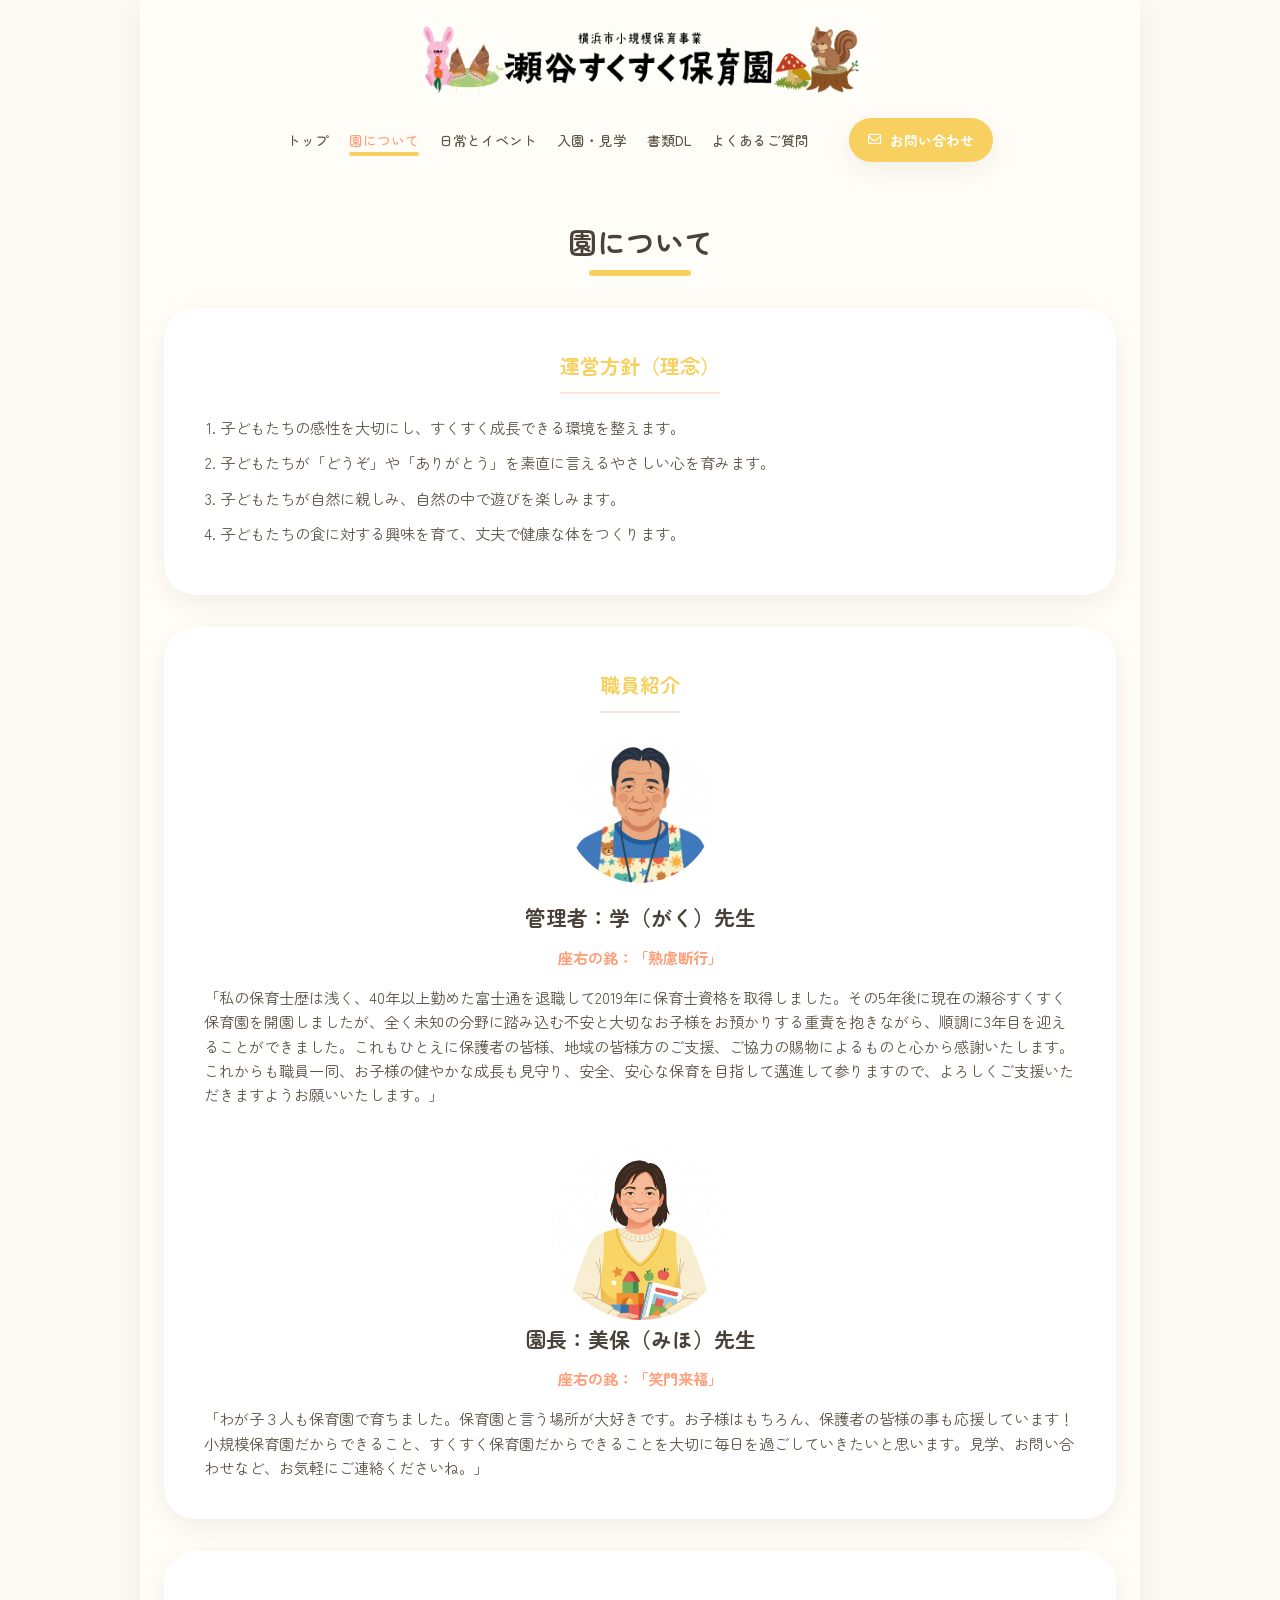
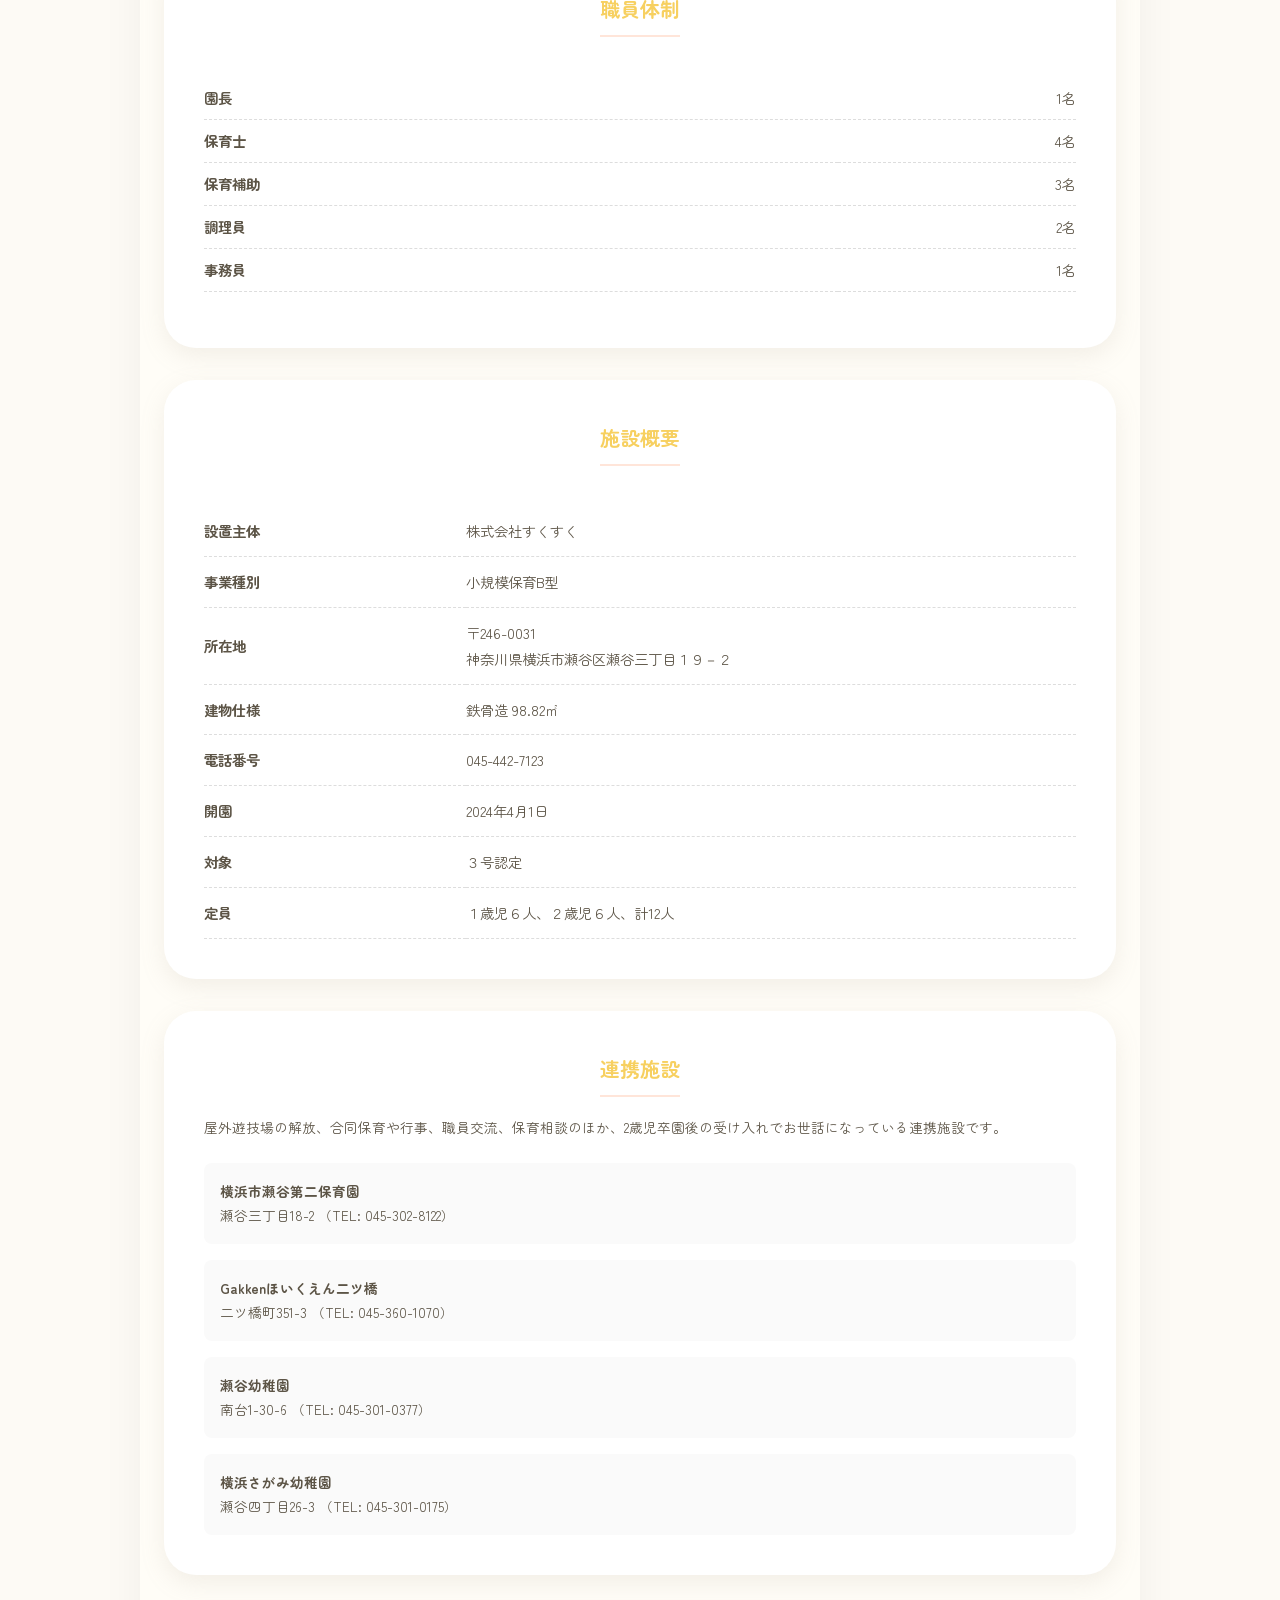
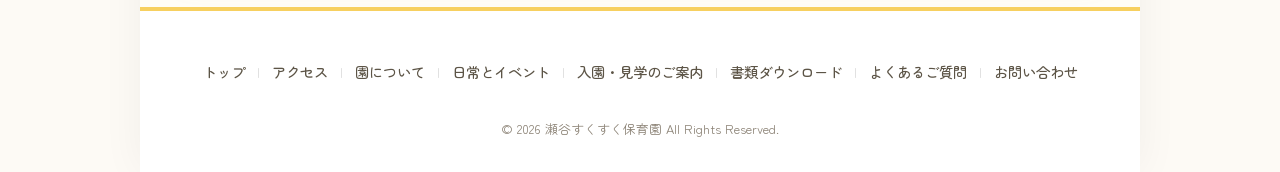
==== about.html @ 6ffc870d "園長メッセージの更新と座右の銘、自己紹介文の修正" ====
<!DOCTYPE html>
<html lang="ja">

<head>
  <meta charset="UTF-8">
  <meta name="viewport" content="width=device-width, initial-scale=1.0, maximum-scale=1.0, user-scalable=no">
  <title>園について | 瀬谷すくすく保育園</title>
  <link rel="stylesheet" href="css/styles.css">
  <link rel="stylesheet" href="https://cdnjs.cloudflare.com/ajax/libs/font-awesome/6.4.0/css/all.min.css">
</head>

<body>

  <!-- Main Container -->
  <div class="container">

    <header>
      <a href="index.html" class="logo">
        <img src="images/main_logo_v3.png" alt="瀬谷すくすく保育園" class="logo-img">
      </a>
      <nav class="desktop-nav">
        <ul>
          <li><a href="index.html">トップ</a></li>
          <li><a href="about.html">園について</a></li>
          <li><a href="daily.html">日常とイベント</a></li>
          <li><a href="admission.html">入園・見学</a></li>
          <li><a href="download.html">書類DL</a></li>
          <li><a href="faq.html">よくあるご質問</a></li>
        </ul>
        <div class="nav-contact-desktop">
          <a href="contact.html" class="btn btn-primary"><i class="fa-regular fa-envelope"></i> お問い合わせ</a>
        </div>
      </nav>
      <div class="hamburger">
        <span></span>
        <span></span>
        <span></span>
      </div>
      <!-- Hamburger Menu Overlay -->
      <nav class="mobile-nav">
        <img src="images/rabbit_menu.png" alt="うさぎ" class="menu-rabbit">
        <ul>
          <li><a href="index.html">トップ</a></li>
          <li><a href="index.html#access">アクセス</a></li>
          <li><a href="about.html">園について</a></li>
          <li><a href="daily.html">日常とイベント</a></li>
          <li><a href="admission.html">入園・見学のご案内</a></li>
          <li><a href="download.html">書類ダウンロード</a></li>
          <li><a href="faq.html">よくあるご質問</a></li>
        </ul>
        <div class="nav-contact">
          <a href="contact.html" class="btn btn-primary"><i class="fa-regular fa-envelope"></i> お問い合わせ</a>
        </div>
      </nav>
    </header>

    <main class="page-content pt-top">

      <h2 class="section-title">園について</h2>


      <!-- Philosophy Section (White BG) -->
      <section id="philosophy" class="card fade-in">
        <h3 class="card-title">運営方針（理念）</h3>
        <ul
          style="font-size: 0.95rem; line-height: 1.8; color: var(--text-main); margin-left: 0; padding-left: 1rem; list-style-type: decimal;">
          <li style="margin-bottom: 0.5rem;">子どもたちの感性を大切にし、すくすく成長できる環境を整えます。</li>
          <li style="margin-bottom: 0.5rem;">子どもたちが「どうぞ」や「ありがとう」を素直に言えるやさしい心を育みます。</li>
          <li style="margin-bottom: 0.5rem;">子どもたちが自然に親しみ、自然の中で遊びを楽しみます。</li>
          <li style="margin-bottom: 0.5rem;">子どもたちの食に対する興味を育て、丈夫で健康な体をつくります。</li>
        </ul>
      </section>

      <!-- Managers Section -->
      <section id="managers" class="card fade-in">
        <h3 class="card-title">職員紹介</h3>

        <div class="manager-profile" style="margin-bottom: 3rem;">
          <img src="images/manabu.png" alt="管理者 学先生" class="manager-avatar">
          <h3 style="font-size: 1.3rem; margin-bottom: 0.5rem;">管理者：学（がく）先生</h3>
          <p
            style="font-weight: bold; color: var(--accent-color); margin-top: 0; margin-bottom: 1rem; font-size: 0.95rem;">
            座右の銘：「熟慮断行」</p>
          <p style="margin-top: 0; font-size: 0.95rem; text-align: left;">
            「私の保育士歴は浅く、40年以上勤めた富士通を退職して2019年に保育士資格を取得しました。その5年後に現在の瀬谷すくすく保育園を開園しましたが、全く未知の分野に踏み込む不安と大切なお子様をお預かりする重責を抱きながら、順調に3年目を迎えることができました。これもひとえに保護者の皆様、地域の皆様方のご支援、ご協力の賜物によるものと心から感謝いたします。これからも職員一同、お子様の健やかな成長も見守り、安全、安心な保育を目指して邁進して参りますので、よろしくご支援いただきますようお願いいたします。」
          </p>
        </div>

        <div class="manager-profile" style="margin-top: 0; margin-bottom: 0;">
          <img src="images/miho.png" alt="園長：美保（みほ）先生" class="manager-avatar" style="transform: scale(1.2);">
          <h3 style="font-size: 1.3rem; margin-bottom: 0.5rem;">園長：美保（みほ）先生</h3>
          <p
            style="font-weight: bold; color: var(--accent-color); margin-top: 0; margin-bottom: 1rem; font-size: 0.95rem;">
            座右の銘：「笑門来福」</p>
          <p style="margin-top: 0; font-size: 0.95rem; text-align: left;">
            「わが子３人も保育園で育ちました。保育園と言う場所が大好きです。お子様はもちろん、保護者の皆様の事も応援しています！小規模保育園だからできること、すくすく保育園だからできることを大切に毎日を過ごしていきたいと思います。見学、お問い合わせなど、お気軽にご連絡くださいね。」
          </p>
        </div>
      </section>

      <!-- Staff System Section (White BG) -->
      <section id="staff" class="card fade-in">
        <h3 class="card-title" style="margin-bottom: 2.5rem;">職員体制</h3>
        <table
          style="width: 100%; font-size: 0.9rem; text-align: left; border-collapse: collapse; margin-top: 0; margin-bottom: 1rem;">
          <tr style="border-bottom: 1px dashed #ddd;">
            <th style="padding: 0.5rem 0;">園長</th>
            <td style="padding: 0.5rem 0; text-align: right;">1名</td>
          </tr>
          <tr style="border-bottom: 1px dashed #ddd;">
            <th style="padding: 0.5rem 0;">保育士</th>
            <td style="padding: 0.5rem 0; text-align: right;">4名</td>
          </tr>
          <tr style="border-bottom: 1px dashed #ddd;">
            <th style="padding: 0.5rem 0;">保育補助</th>
            <td style="padding: 0.5rem 0; text-align: right;">3名</td>
          </tr>
          <tr style="border-bottom: 1px dashed #ddd;">
            <th style="padding: 0.5rem 0;">調理員</th>
            <td style="padding: 0.5rem 0; text-align: right;">2名</td>
          </tr>
          <tr style="border-bottom: 1px dashed #ddd;">
            <th style="padding: 0.5rem 0;">事務員</th>
            <td style="padding: 0.5rem 0; text-align: right;">1名</td>
          </tr>
        </table>
      </section>

      <!-- Facility Information Section (White BG) -->
      <section id="facility-info" class="card fade-in">
        <h3 class="card-title" style="margin-bottom: 2.5rem;">施設概要</h3>
        <table style="width: 100%; font-size: 0.9rem; text-align: left; border-collapse: collapse; margin-top: 0;">
          <tr style="border-bottom: 1px dashed #ddd;">
            <th style="padding: 0.75rem 0; width: 30%; white-space: nowrap;">設置主体</th>
            <td style="padding: 0.75rem 0;">株式会社すくすく</td>
          </tr>
          <tr style="border-bottom: 1px dashed #ddd;">
            <th style="padding: 0.75rem 0; white-space: nowrap;">事業種別</th>
            <td style="padding: 0.75rem 0;">小規模保育B型</td>
          </tr>
          <tr style="border-bottom: 1px dashed #ddd;">
            <th style="padding: 0.75rem 0; white-space: nowrap;">所在地</th>
            <td style="padding: 0.75rem 0;">〒246-0031<br>神奈川県横浜市瀬谷区瀬谷三丁目１９－２</td>
          </tr>
          <tr style="border-bottom: 1px dashed #ddd;">
            <th style="padding: 0.75rem 0; white-space: nowrap;">建物仕様</th>
            <td style="padding: 0.75rem 0;">鉄骨造 98.82㎡</td>
          </tr>
          <tr style="border-bottom: 1px dashed #ddd;">
            <th style="padding: 0.75rem 0; white-space: nowrap;">電話番号</th>
            <td style="padding: 0.75rem 0;"><a href="tel:045-442-7123">045-442-7123</a></td>
          </tr>
          <tr style="border-bottom: 1px dashed #ddd;">
            <th style="padding: 0.75rem 0; white-space: nowrap;">開園</th>
            <td style="padding: 0.75rem 0;">2024年4月1日</td>
          </tr>
          <tr style="border-bottom: 1px dashed #ddd;">
            <th style="padding: 0.75rem 0; white-space: nowrap;">対象</th>
            <td style="padding: 0.75rem 0;">３号認定</td>
          </tr>
          <tr style="border-bottom: 1px dashed #ddd;">
            <th style="padding: 0.75rem 0; white-space: nowrap;">定員</th>
            <td style="padding: 0.75rem 0;">１歳児６人、２歳児６人、計12人</td>
          </tr>
        </table>
      </section>

      <!-- Associated Facilities Section -->
      <section id="associated-facilities" class="card fade-in">
        <h3 class="card-title">連携施設</h3>
        <p style="font-size: 0.85rem; margin-bottom: 1.5rem; text-align: left;">
          屋外遊技場の解放、合同保育や行事、職員交流、保育相談のほか、2歳児卒園後の受け入れでお世話になっている連携施設です。
        </p>

        <div
          style="font-size: 0.85rem; text-align: left; margin-bottom: 1rem; background: #fafafa; padding: 1rem; border-radius: 8px;">
          <strong>横浜市瀬谷第二保育園</strong><br>
          瀬谷三丁目18-2 （TEL: <a href="tel:045-302-8122">045-302-8122</a>）
        </div>

        <div
          style="font-size: 0.85rem; text-align: left; margin-bottom: 1rem; background: #fafafa; padding: 1rem; border-radius: 8px;">
          <strong>Gakkenほいくえん二ツ橋</strong><br>
          二ツ橋町351-3 （TEL: <a href="tel:045-360-1070">045-360-1070</a>）
        </div>

        <div
          style="font-size: 0.85rem; text-align: left; margin-bottom: 1rem; background: #fafafa; padding: 1rem; border-radius: 8px;">
          <strong>瀬谷幼稚園</strong><br>
          南台1-30-6 （TEL: <a href="tel:045-301-0377">045-301-0377</a>）
        </div>

        <div style="font-size: 0.85rem; text-align: left; background: #fafafa; padding: 1rem; border-radius: 8px;">
          <strong>横浜さがみ幼稚園</strong><br>
          瀬谷四丁目26-3 （TEL: <a href="tel:045-301-0175">045-301-0175</a>）
        </div>
      </section>

    </main>

    <!-- Footer -->
    <footer>
      <nav class="footer-nav">
        <a href="index.html">トップ</a>
        <a href="index.html#access">アクセス</a>
        <a href="about.html">園について</a>
        <a href="daily.html">日常とイベント</a>
        <a href="admission.html">入園・見学のご案内</a>
        <a href="download.html">書類ダウンロード</a>
        <a href="faq.html">よくあるご質問</a>
        <a href="contact.html">お問い合わせ</a>
      </nav>
      <p class="copyright">
        &copy; 2026 瀬谷すくすく保育園 All Rights Reserved.
      </p>
    </footer>

  </div>

  <script src="js/main.js"></script>
</body>

</html>
---- css/styles.css ----
@import url('https://fonts.googleapis.com/css2?family=Zen+Maru+Gothic:wght@400;500;700&display=swap');

:root {
  --primary-color: #F7D060;
  --secondary-color: #98D8AA;
  --accent-color: #FF9E79;
  --bg-color: #FFFDF7;
  --text-main: #5C5446;
  --text-light: #8A8174;
  --blob-peach: #FFE5D9;
  --blob-green: #D4E2D9;
  --blob-blue: #E0F4F7;
  --box-shadow: 0 8px 24px rgba(169, 155, 142, 0.15);
  --border-radius-lg: 32px;
  --border-radius-blob: 40% 60% 70% 30% / 40% 50% 60% 50%;
  --transition: all 0.3s ease;
  --card-padding-sp: 1.5rem;
  --card-padding-pc: 2.5rem;
}

* {
  box-sizing: border-box;
  margin: 0;
  padding: 0;
}

body {
  font-family: 'Zen Maru Gothic', sans-serif;
  color: var(--text-main);
  background-color: var(--bg-color);
  line-height: 1.8;
  overflow-x: hidden;
}

body.no-scroll {
  overflow: hidden;
}

/* Visibility Utilities */
.sp,
.tab,
.pc {
  display: none !important;
}

@media (max-width: 767px) {
  .sp {
    display: block !important;
  }

  br.sp {
    display: inline !important;
  }
}

@media (min-width: 768px) and (max-width: 1023px) {
  .tab {
    display: block !important;
  }

  br.tab {
    display: inline !important;
  }
}

@media (min-width: 1024px) {
  .pc {
    display: block !important;
  }

  br.pc {
    display: inline !important;
  }
}

a {
  text-decoration: none;
  color: inherit;
}

h1,
h2,
h3,
h4 {
  font-weight: 700;
  color: #4A4238;
}

img {
  max-width: 100%;
  height: auto;
  border-radius: var(--border-radius-lg);
}

/* Animations */
@keyframes float {
  0% {
    transform: translateY(0px) rotate(0deg);
  }

  50% {
    transform: translateY(-15px) rotate(2deg);
  }

  100% {
    transform: translateY(0px) rotate(0deg);
  }
}

@keyframes blob-morph {
  0% {
    border-radius: 40% 60% 70% 30% / 40% 50% 60% 50%;
  }

  34% {
    border-radius: 70% 30% 50% 50% / 30% 30% 70% 70%;
  }

  67% {
    border-radius: 100% 60% 60% 100% / 100% 100% 60% 60%;
  }

  100% {
    border-radius: 40% 60% 70% 30% / 40% 50% 60% 50%;
  }
}

@keyframes fadeIn {
  from {
    opacity: 0;
    transform: translateY(20px);
  }

  to {
    opacity: 1;
    transform: translateY(0);
  }
}

.fade-in {
  opacity: 0;
  animation: fadeIn 1s ease forwards;
}

/* Header */
header {
  position: fixed;
  top: 0;
  left: 0;
  width: 100%;
  padding: 0.8rem 1rem;
  display: flex;
  justify-content: center;
  align-items: center;
  z-index: 1000;
  background: rgba(255, 253, 247, 0.9);
  backdrop-filter: blur(10px);
}

.logo {
  font-size: 1.25rem;
  font-weight: 700;
  color: var(--accent-color);
  display: flex;
  align-items: center;
  gap: 8px;
  margin: 0;
  max-width: calc(100% - 100px);
}

/* CSS-based crop for the sign */
.logo-img {
  width: auto;
  max-width: 100%;
  height: 70px;
  object-fit: contain;
  border-radius: 0;
}

.logo-img-small {
  width: 150px;
  height: 30px;
  object-fit: cover;
  object-position: center 10%;
  border-radius: 8px;
  margin-bottom: 0.5rem;
}

.hamburger {
  position: absolute;
  right: 1.25rem;
  top: 50%;
  transform: translateY(-50%);
  width: 32px;
  height: 22px;
  display: flex;
  flex-direction: column;
  justify-content: space-between;
  cursor: pointer;
  z-index: 1001;
}

.hamburger span {
  display: block;
  width: 100%;
  height: 3px;
  background-color: var(--text-main);
  border-radius: 3px;
  transition: var(--transition);
}

.hamburger.active span:nth-child(1) {
  transform: translateY(9.5px) rotate(45deg);
}

.hamburger.active span:nth-child(2) {
  opacity: 0;
}

.hamburger.active span:nth-child(3) {
  transform: translateY(-9.5px) rotate(-45deg);
}

/* Mobile Nav Overlay */
.mobile-nav {
  position: fixed;
  top: 0;
  left: 0;
  width: 100%;
  height: 100%;
  height: 100dvh;
  background: var(--bg-color);
  z-index: 1000;
  display: flex;
  flex-direction: column;
  justify-content: flex-start;
  align-items: center;
  padding: 4rem 1.5rem;
  opacity: 0;
  visibility: hidden;
  transform: scale(0.95);
  transition: opacity 0.4s ease, visibility 0.4s, transform 0.4s ease;
  overflow-y: auto;
  -webkit-overflow-scrolling: touch;
}

.mobile-nav.open {
  opacity: 1;
  visibility: visible;
  transform: scale(1);
}

.menu-rabbit {
  width: 100px;
  max-width: 30%;
  margin-bottom: 0.5rem;
  animation: float 4s ease-in-out infinite;
}

.mobile-nav ul {
  list-style: none;
  text-align: center;
  margin-bottom: 1.5rem;
}

.mobile-nav ul li {
  margin-bottom: 1rem;
}

.mobile-nav ul li a {
  font-size: 1.2rem;
  font-weight: 700;
  color: var(--text-main);
}

.nav-contact {
  margin-top: 0;
}

/* Helper for subpages */
.pt-top {
  padding-top: 110px;
}

/* Hero Section */
.hero {
  position: relative;
  display: flex;
  flex-direction: column;
  align-items: center;
  padding: 9rem 1.5rem 4rem;
  text-align: center;
  overflow: hidden;
  z-index: 5;
  /* Create stacking context for bubbles */
}

.hero h1,
.hero p,
.hero-image {
  position: relative;
  z-index: 10;
  /* Ensure content is above bubbles */
}

.hero-bg-blob {
  position: absolute;
  top: -50px;
  right: -100px;
  width: 300px;
  height: 300px;
  background: var(--blob-peach);
  border-radius: 50%;
  opacity: 0.8;
  z-index: 1;
  animation: blob-morph 10s infinite alternate;
}

.hero-bg-blob-2 {
  position: absolute;
  bottom: 0;
  left: -80px;
  width: 250px;
  height: 250px;
  background: var(--blob-green);
  border-radius: 50%;
  opacity: 0.8;
  z-index: 1;
  animation: blob-morph 12s infinite alternate-reverse;
}

.hero-image {
  position: relative;
  width: 100%;
  max-width: 550px;
  animation: float 6s ease-in-out infinite;
  margin-bottom: 2rem;
}

.hero h1 {
  font-size: 2.5rem;
  line-height: 1.3;
  margin-bottom: 1rem;
  position: relative;
  z-index: 10;
}

.hero h1 span {
  display: block;
  color: var(--secondary-color);
}

.hero p {
  font-size: 1.1rem;
  margin-bottom: 2.5rem;
  color: var(--text-light);
}

.hero-image img {
  width: 100%;
  aspect-ratio: 4 / 3;
  object-fit: cover;
  border-radius: var(--border-radius-blob);
  box-shadow: var(--box-shadow);
  border: 8px solid white;
  position: relative;
  z-index: 11;
  /* Combine animations: fadeIn for opacity, blob-morph for shape */
  animation: fadeIn 0.8s ease-out forwards, blob-morph 15s infinite alternate;
}

.hero-image img.hero-img-exterior {
  object-position: center 30%;
  /* Shift image content downwards to show sign */
}

/* Wavy Section Separators using SVG background */
.wave-top,
.wave-bottom {
  width: 100%;
  height: 40px;
  /* Adjust height */
  background-repeat: no-repeat;
  background-size: 100% 100%;
  /* Ensure the wave stretches to full width/height */
  background-position: bottom;
}

.wave-top {
  background-image: url('data:image/svg+xml;utf8,<svg viewBox="0 0 1200 120" preserveAspectRatio="none" xmlns="http://www.w3.org/2000/svg"><path d="M321.39,56.44c58-10.79,114.16-30.13,172-41.86,82.39-16.72,168.19-17.73,250.45-.39C823.78,31,906.67,72,985.66,92.83c70.05,18.48,146.53,26.09,214.34,3V120H0V0C54.43,26.5,108.57,59.34,163.66,74.72,216.59,89.47,270.78,66.86,321.39,56.44Z" fill="%23fff" /></svg>');
  height: 80px;
  /* 40px wave + 40px white space */
  background-size: 100% 40px;
  background-position: top;
  border-bottom: 40px solid #fff;
  margin-top: 0;
  margin-bottom: 0;
  position: relative;
  z-index: 5;
  pointer-events: none;
  /* Make clicking/scrolling pass through */
}

/* Sections */
section {
  padding: 1.5rem 0.75rem;
  position: relative;
  scroll-margin-top: 110px;
}

@media (min-width: 480px) {
  section {
    padding: 2rem 1.5rem;
  }
}

.section-title {
  text-align: center;
  font-size: clamp(1.4rem, 6vw, 1.8rem);
  margin: 1.5rem auto 2.5rem;
  position: relative;
  display: block;
  width: fit-content;
}

.section-title::after {
  content: '';
  position: absolute;
  bottom: -8px;
  left: 15%;
  width: 70%;
  height: 6px;
  background: var(--primary-color);
  border-radius: 4px;
}


/* Instagram Special Decoration */
.insta-header {
  display: flex;
  flex-direction: column;
  align-items: center;
  margin-bottom: 1.5rem;
}

.insta-title-main {
  background: linear-gradient(45deg, #f09433, #e6683c, #dc2743, #cc2366, #bc1888);
  color: white;
  padding: 0.4rem 2rem;
  font-size: 1.1rem;
  font-weight: bold;
  display: inline-flex;
  align-items: center;
  gap: 6px;
}

#eapps-instagram-feed-1 {
  margin: 0 auto;
}

/* Force 4 columns for Instagram widget on mobile */
@media (max-width: 767px) {

  div[class*="elfsight-app"] div[class*="GridInner"],
  div[class*="elfsight-app"] div[class*="PostsGrid__Inner"],
  div[class*="elfsight-app"] div[class*="Layout__Inner"] {
    display: grid !important;
    grid-template-columns: repeat(4, 1fr) !important;
    gap: 4px !important;
  }

  /* Adjust image ratio/size if necessary */
  div[class*="elfsight-app"] div[class*="Post__Media"] {
    padding-top: 100% !important;
  }
}

.news-list-container {
  max-height: 200px;
  overflow-y: auto;
  padding-right: 10px;
  text-align: left;
}


/* News & Instagram */
.news-insta {
  background: white;
  border-radius: var(--border-radius-lg);
  padding: var(--card-padding-sp);
  box-shadow: var(--box-shadow);
  margin-bottom: 2rem;
  position: relative;
}

@media (min-width: 480px) {
  .news-insta {
    padding: var(--card-padding-pc);
  }
}

.news-item {
  display: flex;
  flex-direction: column;
  border-bottom: 2px dashed #eee;
  padding: 1rem 0;
}

.news-item:last-child {
  border-bottom: none;
}

.news-date {
  font-size: 0.85rem;
  color: var(--accent-color);
  font-weight: 700;
}

.news-title {
  font-size: 1rem;
}

.news-list-container::-webkit-scrollbar {
  width: 6px;
}

.news-list-container::-webkit-scrollbar-track {
  background: var(--bg-color);
  border-radius: 4px;
}

.news-list-container::-webkit-scrollbar-thumb {
  background: var(--primary-color);
  border-radius: 4px;
}

.btn {
  display: inline-flex;
  align-items: center;
  justify-content: center;
  padding: 1rem 1.5rem;
  border-radius: 50px;
  font-weight: 700;
  box-shadow: var(--box-shadow);
  transition: var(--transition);
  margin-bottom: 1.5rem;
  gap: 8px;
  white-space: nowrap;
}

.btn-primary {
  background: var(--primary-color);
  color: #fff;
}

.btn-primary:active {
  transform: scale(0.95);
}

.btn-instagram {
  background: linear-gradient(45deg, #f09433 0%, #e6683c 25%, #dc2743 50%, #cc2366 75%, #bc1888 100%);
  color: white;
}

/* About Section */
.about {
  background: var(--blob-peach);
  border-radius: var(--border-radius-lg);
  margin: 2rem 1.5rem;
  padding: var(--card-padding-sp);
}

@media (min-width: 480px) {
  .about {
    padding: var(--card-padding-pc);
  }
}

.manager-profile {
  display: flex;
  flex-direction: column;
  align-items: center;
  text-align: center;
  margin-bottom: 2rem;
}

.manager-avatar {
  width: 150px;
  height: 150px;
  border-radius: 50%;
  margin-bottom: 1rem;
  object-fit: cover;
}

/* Daily Life & Admission */
.card {
  background: white;
  border-radius: var(--border-radius-lg);
  padding: var(--card-padding-sp);
  box-shadow: var(--box-shadow);
  margin-bottom: 2rem;
  margin-left: 0.75rem;
  margin-right: 0.75rem;
  text-align: left;
}

@media (min-width: 480px) {
  .card {
    padding: var(--card-padding-pc);
    margin-left: 1.5rem;
    margin-right: 1.5rem;
  }
}

.card-title {
  font-size: clamp(1.1rem, 4vw, 1.25rem);
  margin-bottom: 1.25rem;
  color: var(--primary-color);
  border-bottom: 2px solid var(--blob-peach);
  padding-bottom: 0.5rem;
  text-align: center;
  width: fit-content;
  margin-left: auto;
  margin-right: auto;
  display: block;
}

.card p {
  font-size: clamp(0.85rem, 3.8vw, 0.95rem);
  line-height: 1.6;
}

.admission-alert {
  background: var(--blob-blue);
  border: 2px dashed var(--secondary-color);
  box-shadow: none;
  /* Special alert look without card shadow */
}

/* Specialized Card for Contact/Call-to-Action */
.card-contact {
  text-align: center;
  background: white !important;
  border: 2px solid #FEF5D4 !important;
  box-shadow: none !important;
}

.btn-secondary-outline {
  background: white !important;
  border: 2px solid var(--secondary-color) !important;
  color: var(--secondary-color) !important;
}

.btn-secondary-outline:hover {
  background: var(--secondary-color) !important;
  color: white !important;
}

/* FAQ */
.faq-item {
  background: white;
  border-radius: 16px;
  margin-bottom: 1.5rem;
  overflow: hidden;
  box-shadow: 0 4px 12px rgba(0, 0, 0, 0.05);
}

.faq-q {
  padding: 1.2rem;
  font-weight: 700;
  cursor: pointer;
  display: flex;
  justify-content: flex-start;
  align-items: center;
  background: white;
  text-align: left;
}

.faq-q::before {
  content: 'Q.';
  color: var(--accent-color);
  font-size: 1.2rem;
  margin-right: 8px;
}

.faq-a {
  padding: 0 1.2rem 1.2rem 2.8rem;
  display: none;
  color: var(--text-light);
  border-top: 1px dashed #eee;
  text-align: left;
}

.faq-item.active .faq-a {
  display: block;
  padding-top: 1.2rem;
}

/* Footer */
footer {
  background: white;
  padding: 3rem 1.5rem 2rem;
  text-align: center;
  border-top: 4px solid var(--primary-color);
  display: flex;
  flex-direction: column;
  align-items: center;
}

.footer-nav {
  display: flex;
  flex-wrap: wrap;
  justify-content: center;
  align-items: center;
  gap: 12px;
  margin-bottom: 2rem;
}

.footer-nav a {
  font-size: 0.9rem;
  font-weight: 500;
  display: flex;
  align-items: center;
  gap: 12px;
}

.footer-nav a:not(:last-child)::after {
  content: '|';
  color: #ddd;
  font-weight: 400;
}

.copyright {
  font-size: 0.8rem;
  color: var(--text-light);
}

/* Helper classes for home/access */
.access-address {
  margin-bottom: 1.5rem;
  font-size: 0.95rem;
  text-align: center;
}

.map-container {
  border-radius: var(--border-radius-lg);
  overflow: hidden;
  margin-top: 0;
  margin-bottom: 1rem;
  aspect-ratio: 1 / 1;
  width: 100%;
}

/* Specific centering for home page cards */
#news,
#instagram,
#access {
  text-align: center;
}


/* Contact Form Styles */
.contact-form {
  text-align: left;
}

.form-group {
  margin-bottom: 1.5rem;
}

.form-group label {
  display: block;
  font-weight: bold;
  margin-bottom: 0.5rem;
  font-size: 0.9rem;
}

.required {
  font-size: 0.7rem;
  background-color: #ff6b6b;
  color: white;
  padding: 2px 6px;
  border-radius: 4px;
  margin-right: 0.5rem;
  vertical-align: middle;
}

.form-group input,
.form-group select,
.form-group textarea {
  width: 100%;
  padding: 0.75rem;
  border: 1px solid #ddd;
  border-radius: 8px;
  font-family: inherit;
  font-size: 1rem;
  background-color: #fafafa;
  transition: border-color 0.3s ease;
}

.form-group input:focus,
.form-group select:focus,
.form-group textarea:focus {
  outline: none;
  border-color: var(--primary-color);
  background-color: #fff;
}

/* Download List Styles */
.download-list {
  list-style: none;
  padding: 0;
  margin: 0;
}

.download-list li {
  display: flex;
  flex-direction: column;
  gap: 1rem;
  padding: 1.5rem 0;
  border-bottom: 1px dashed #ddd;
}

.download-list li:last-child {
  border-bottom: none;
}

.dl-info strong {
  display: block;
  font-size: 1.05rem;
  margin-bottom: 0.5rem;
  color: var(--text-main);
}

.dl-info p {
  font-size: 0.85rem;
  color: var(--text-light);
  line-height: 1.4;
}

.btn-outline {
  display: inline-block;
  background: transparent;
  color: var(--primary-color);
  border: 2px solid var(--primary-color);
  padding: 0.75rem 1.5rem;
  border-radius: 50px;
  text-decoration: none;
  font-weight: 700;
  text-align: center;
  transition: all 0.3s ease;
}

.btn-outline:hover {
  background: var(--primary-color);
  color: white;
}

/* Desktop Navigation Items */
.desktop-nav {
  display: none;
}

/* Multi-column Grid Utility */
.grid-2 {
  display: flex;
  flex-direction: column;
  gap: 1.5rem;
}

/* Media Queries for Tablet/Desktop */
@media (min-width: 768px) {
  body {
    background: #fdfaf5;
  }

  .container {
    max-width: 740px;
    margin: 0 auto;
    background: var(--bg-color);
    box-shadow: 0 0 40px rgba(0, 0, 0, 0.05);
    position: relative;
    overflow: hidden;
    /* Prevent blobs from spilling out */
  }

  header {
    max-width: 740px !important;
    left: 50% !important;
    transform: translateX(-50%) !important;
    flex-direction: column;
    gap: 1.25rem;
    padding: 1.5rem 1rem 1rem;
    justify-content: center;
    background: rgba(255, 253, 247, 0.95);
  }

  .hamburger {
    display: none;
  }

  .desktop-nav {
    display: flex;
    flex-direction: row;
    /* Horizontal for menu + button */
    align-items: center;
    justify-content: center;
    gap: 1rem;
    width: 100%;
    margin: 0;
  }

  .desktop-nav ul {
    display: flex;
    list-style: none;
    gap: 1.25rem;
    padding: 0;
    margin: 0;
    justify-content: center;
    flex-wrap: nowrap;
  }

  .desktop-nav li a {
    font-size: 0.85rem;
    font-weight: 500;
    color: var(--text-main);
    transition: var(--transition);
  }

  .desktop-nav li a:hover,
  .desktop-nav li a.active {
    color: var(--accent-color);
  }

  .desktop-nav li a.active {
    position: relative;
    pointer-events: none;
    cursor: default;
  }

  .desktop-nav li a.active::after {
    content: '';
    position: absolute;
    bottom: -6px;
    left: 0;
    width: 100%;
    height: 4px;
    background: var(--primary-color);
    border-radius: 2px;
  }

  .nav-contact-desktop {
    margin-left: 0.5rem;
  }

  .nav-contact-desktop .btn {
    padding: 0.6rem 1.2rem;
    font-size: 0.85rem;
    margin-bottom: 0;
  }

  .hero h1 {
    font-size: 3.2rem;
  }

  .hero {
    padding-top: 15rem;
  }

  .pt-top {
    padding-top: 10rem;
  }
}

@media (min-width: 1024px) {
  .container {
    max-width: 1000px;
  }

  header {
    max-width: 1000px !important;
    flex-direction: column;
    justify-content: center;
    gap: 1.5rem;
    padding: 1.5rem 1rem;
    align-items: center;
  }

  .desktop-nav {
    width: 100%;
    justify-content: center;
    gap: 1.5rem;
  }

  .desktop-nav ul {
    gap: 1.25rem;
  }

  .nav-contact-desktop {
    margin-left: 1rem;
    flex-shrink: 0;
  }

  .hero {
    padding-top: 17rem;
  }

  .pt-top {
    padding-top: 12rem;
  }

  /* Restore and enlarge blobs for PC */
  .hero-bg-blob {
    width: 600px;
    height: 600px;
    top: -100px;
    right: -150px;
  }

  .hero-bg-blob-2 {
    width: 500px;
    height: 500px;
    bottom: -50px;
    left: -150px;
  }
}
/* School Tour Section Layout */
.tour-flex-container {
  display: flex;
  flex-direction: column;
  gap: 1.5rem;
}

.tour-illustration {
  width: 100%;
  max-width: 300px;
  margin: 0 auto;
}

.tour-img {
  width: 100%;
  height: auto;
  border-radius: 20px;
  display: block;
}

.tour-content {
  flex: 1;
}

@media (min-width: 1024px) {
  .tour-flex-container {
    flex-direction: row;
    align-items: center;
    gap: 3rem;
    padding: 0.5rem;
  }
  
  .tour-illustration {
    width: 42%;
    margin: 0;
  }
  
  .tour-content {
    width: 58%;
  }
  
}
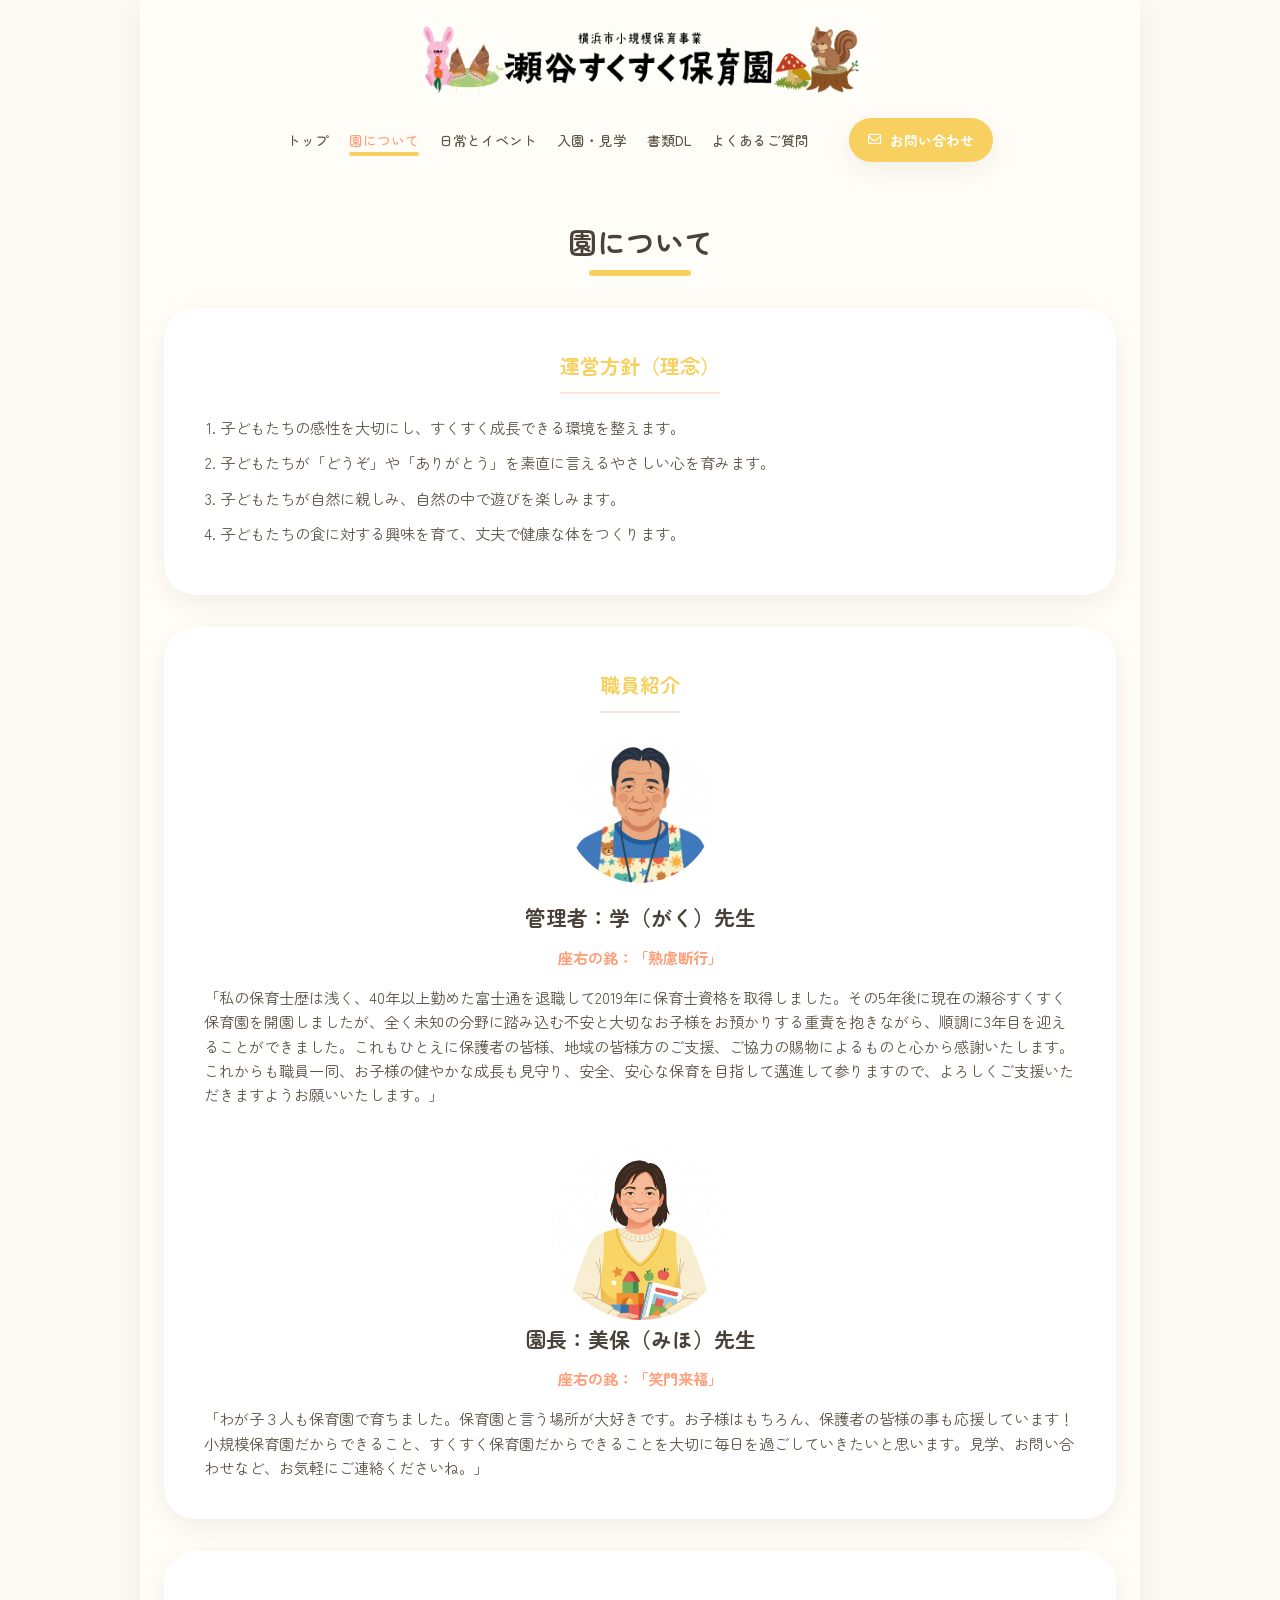
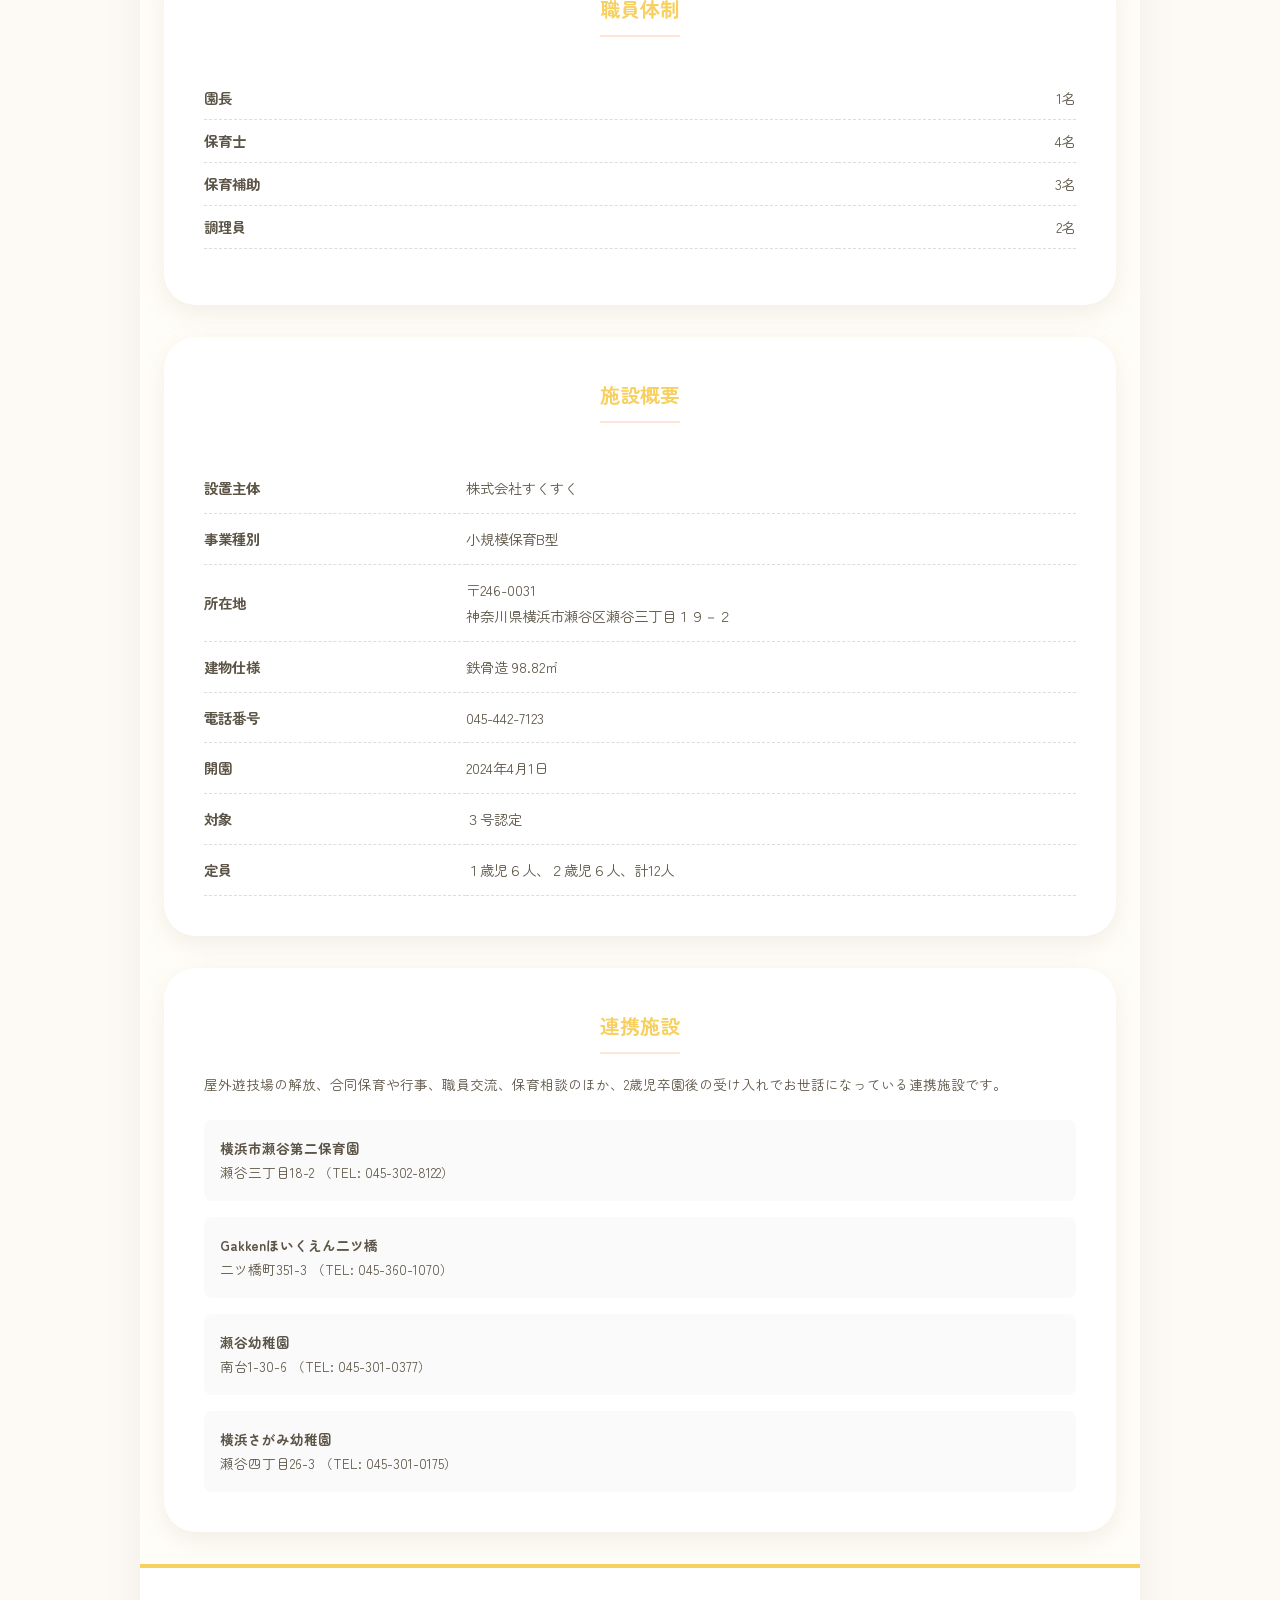
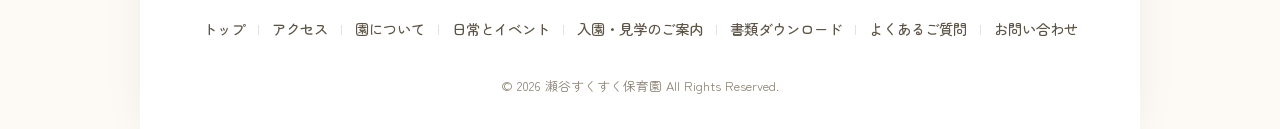
==== commit a0023a7d: "about.html: 職員構成から事務員を削除" ====
--- a/about.html
+++ b/about.html
@@ -119,10 +119,6 @@
             <th style="padding: 0.5rem 0;">調理員</th>
             <td style="padding: 0.5rem 0; text-align: right;">2名</td>
           </tr>
-          <tr style="border-bottom: 1px dashed #ddd;">
-            <th style="padding: 0.5rem 0;">事務員</th>
-            <td style="padding: 0.5rem 0; text-align: right;">1名</td>
-          </tr>
         </table>
       </section>
 
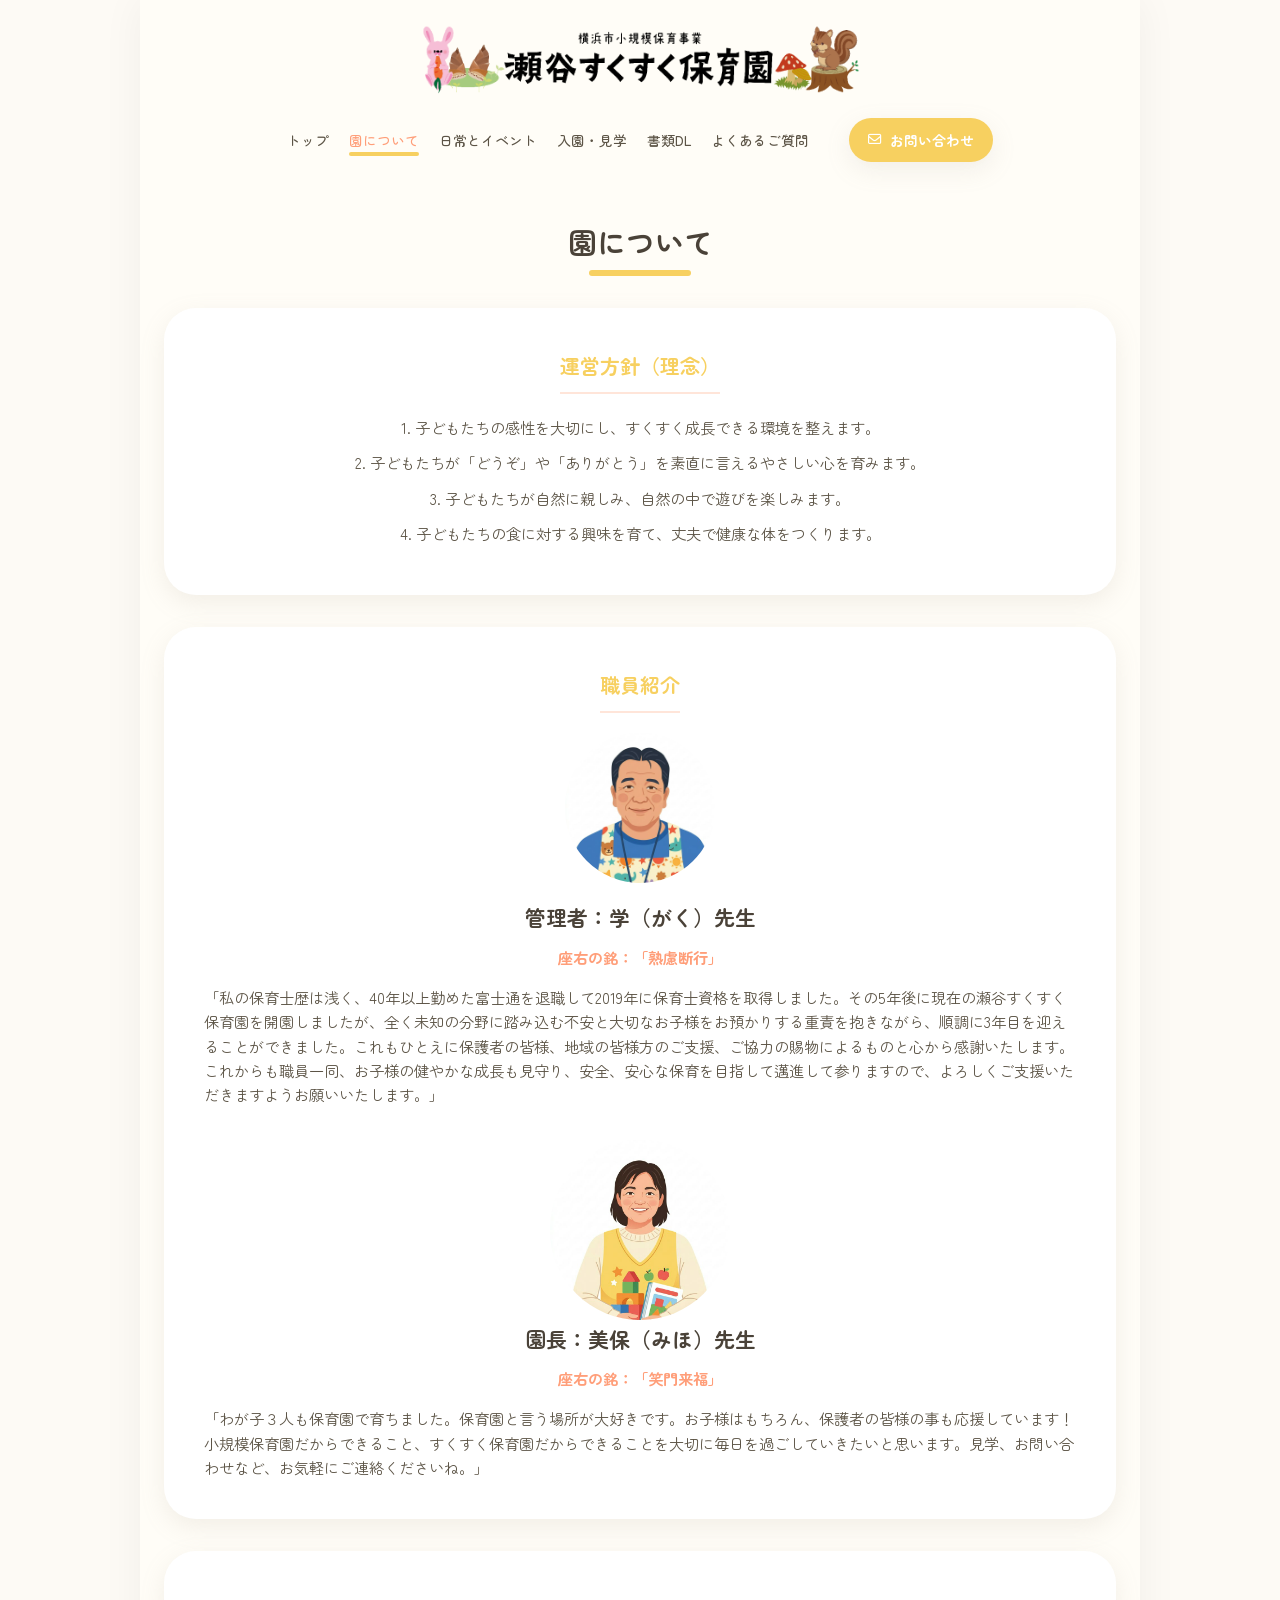
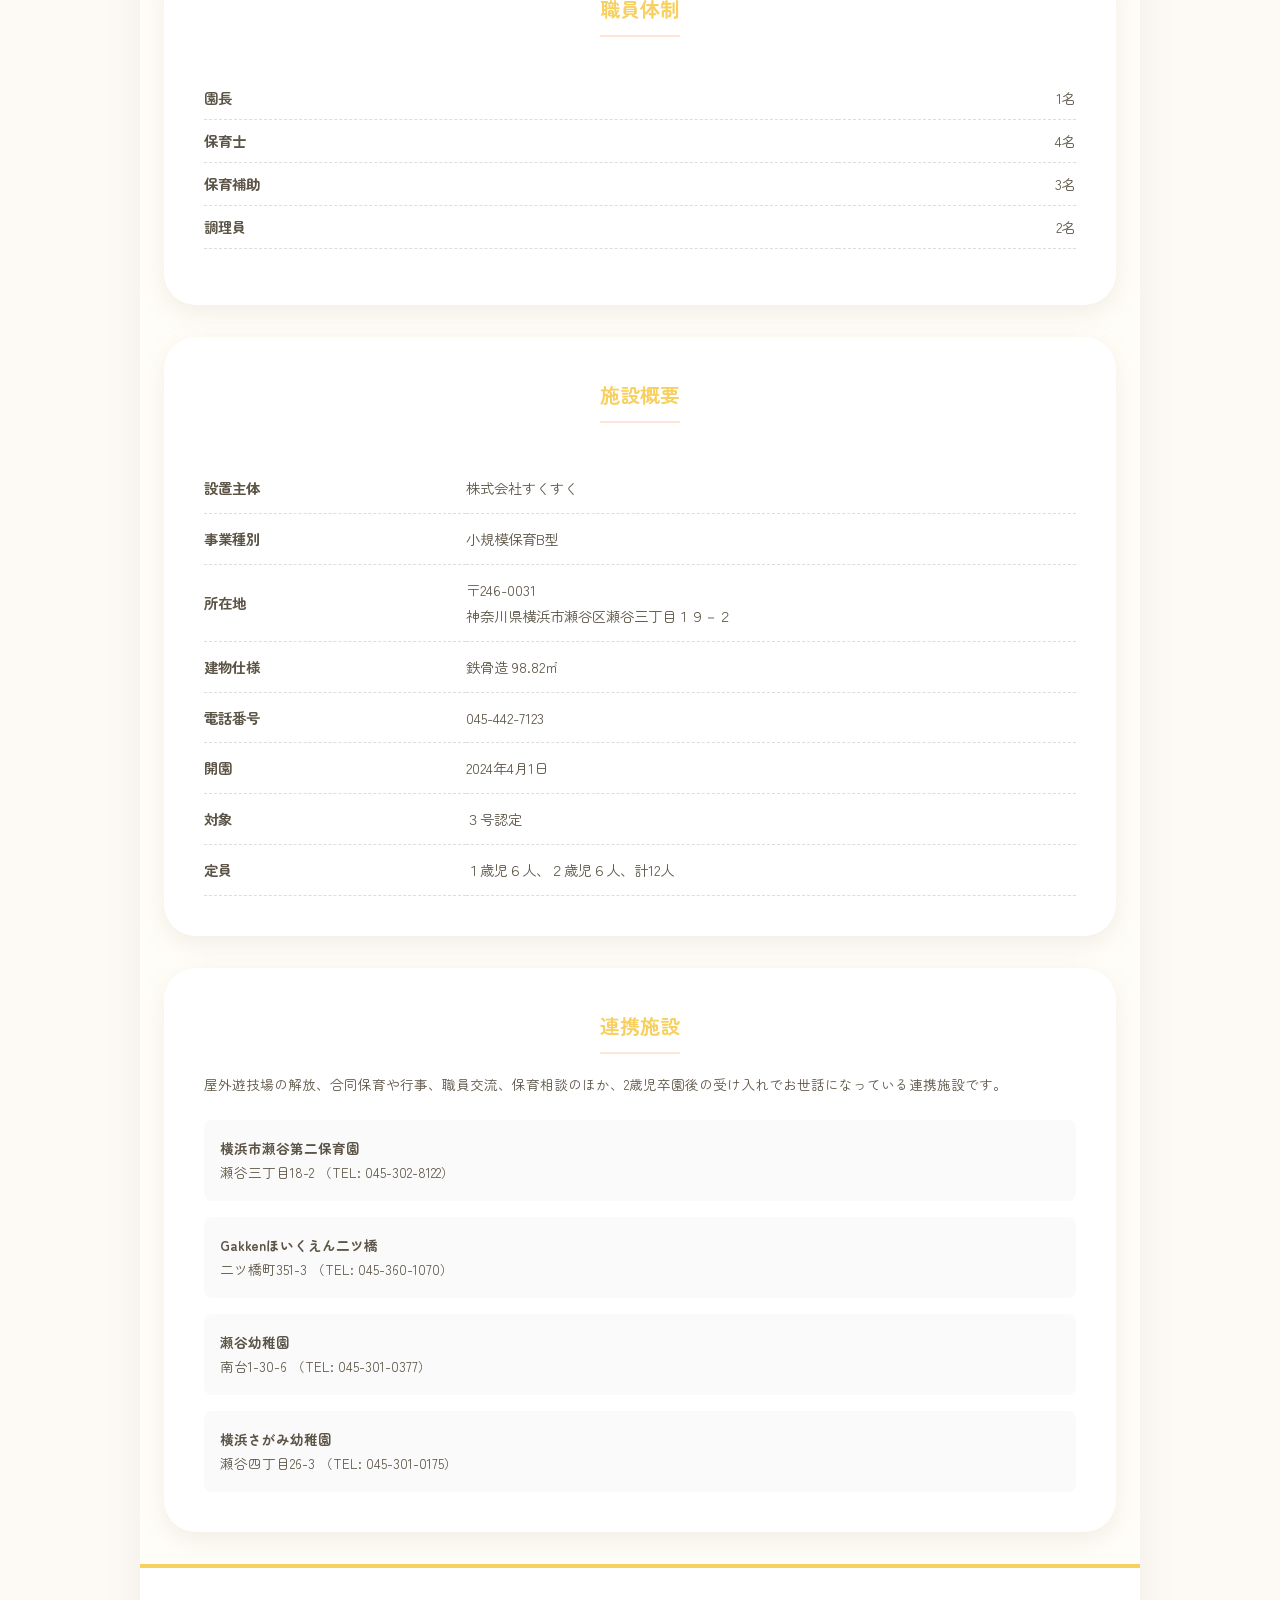
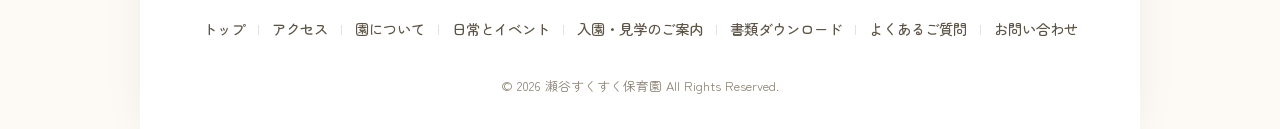
==== commit 01abe78d: "about.html: 運営方針（理念）のリストをセンタリング" ====
--- a/about.html
+++ b/about.html
@@ -63,7 +63,7 @@
       <section id="philosophy" class="card fade-in">
         <h3 class="card-title">運営方針（理念）</h3>
         <ul
-          style="font-size: 0.95rem; line-height: 1.8; color: var(--text-main); margin-left: 0; padding-left: 1rem; list-style-type: decimal;">
+          style="font-size: 0.95rem; line-height: 1.8; color: var(--text-main); margin: 0 auto; padding: 0; list-style-type: decimal; list-style-position: inside; text-align: center;">
           <li style="margin-bottom: 0.5rem;">子どもたちの感性を大切にし、すくすく成長できる環境を整えます。</li>
           <li style="margin-bottom: 0.5rem;">子どもたちが「どうぞ」や「ありがとう」を素直に言えるやさしい心を育みます。</li>
           <li style="margin-bottom: 0.5rem;">子どもたちが自然に親しみ、自然の中で遊びを楽しみます。</li>
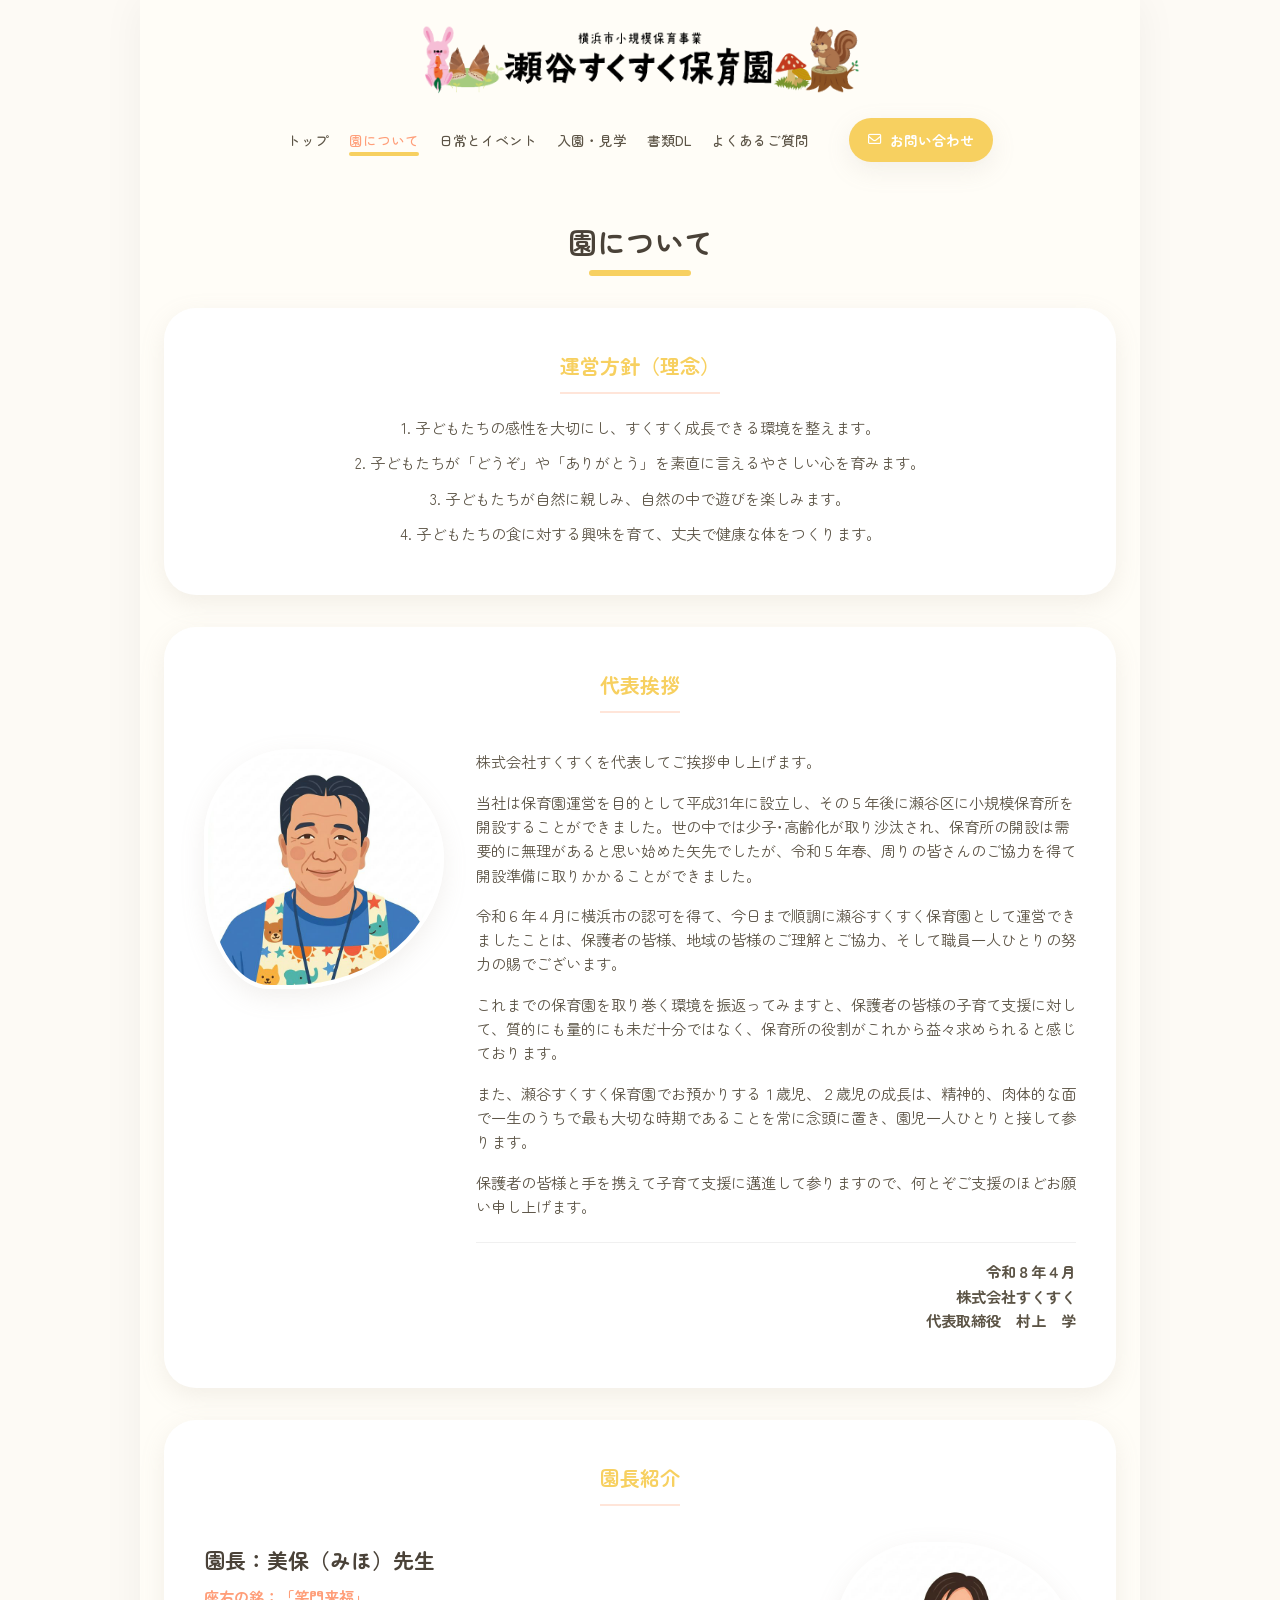
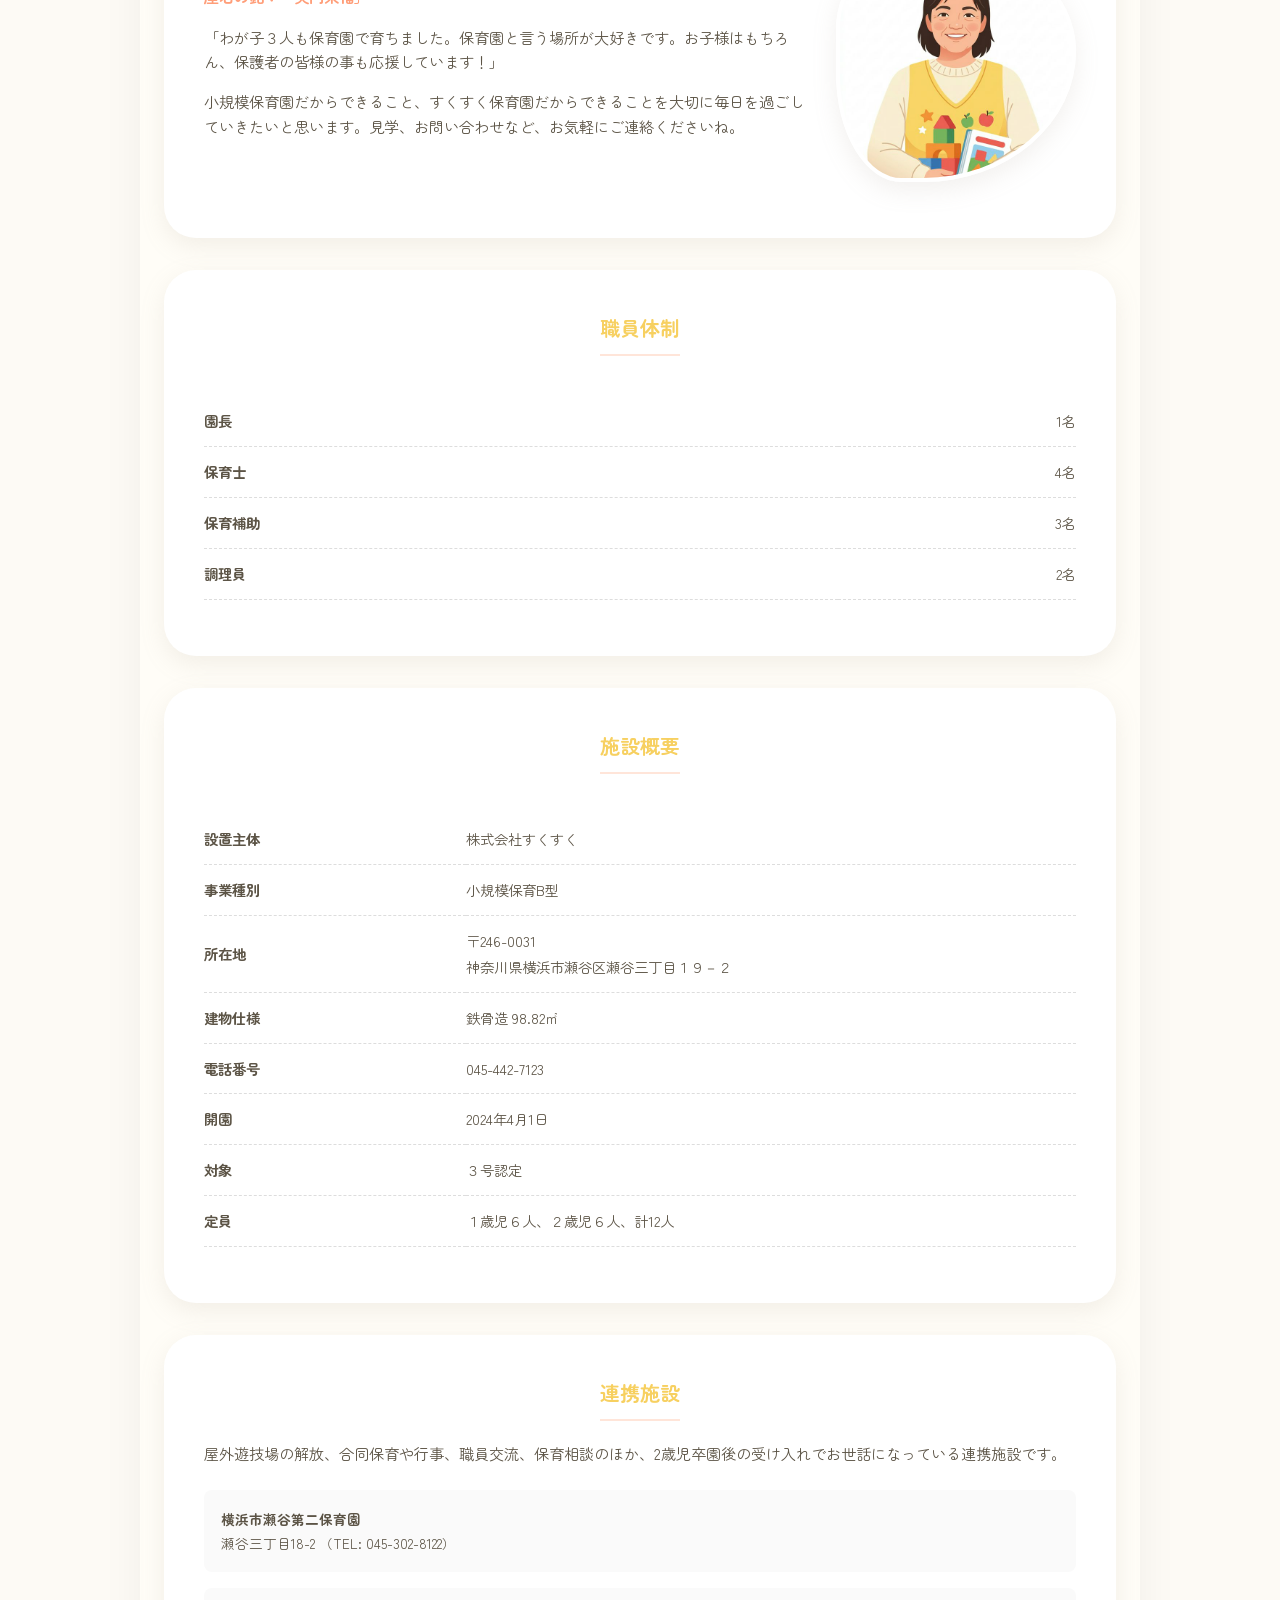
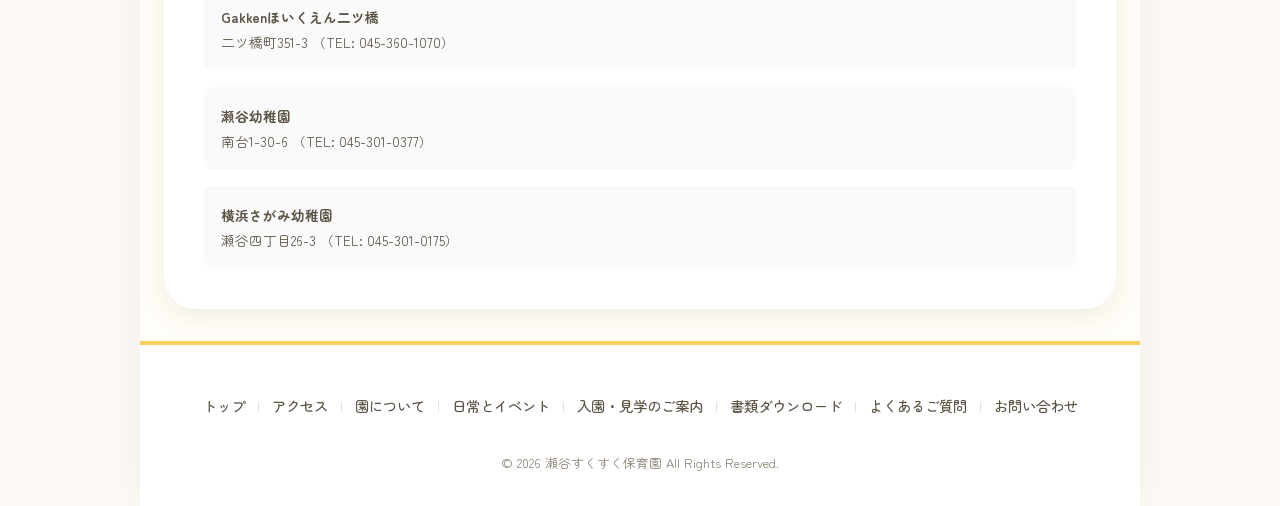
==== commit b30b0dc5: "feat: about.html の代表挨拶・園長紹介セクションの刷新とCSSリファクタリング" ====
--- a/about.html
+++ b/about.html
@@ -62,101 +62,117 @@
       <!-- Philosophy Section (White BG) -->
       <section id="philosophy" class="card fade-in">
         <h3 class="card-title">運営方針（理念）</h3>
-        <ul
-          style="font-size: 0.95rem; line-height: 1.8; color: var(--text-main); margin: 0 auto; padding: 0; list-style-type: decimal; list-style-position: inside; text-align: center;">
-          <li style="margin-bottom: 0.5rem;">子どもたちの感性を大切にし、すくすく成長できる環境を整えます。</li>
-          <li style="margin-bottom: 0.5rem;">子どもたちが「どうぞ」や「ありがとう」を素直に言えるやさしい心を育みます。</li>
-          <li style="margin-bottom: 0.5rem;">子どもたちが自然に親しみ、自然の中で遊びを楽しみます。</li>
-          <li style="margin-bottom: 0.5rem;">子どもたちの食に対する興味を育て、丈夫で健康な体をつくります。</li>
+        <ul class="philosophy-list">
+          <li>子どもたちの感性を大切にし、すくすく成長できる環境を整えます。</li>
+          <li>子どもたちが「どうぞ」や「ありがとう」を素直に言えるやさしい心を育みます。</li>
+          <li>子どもたちが自然に親しみ、自然の中で遊びを楽しみます。</li>
+          <li>子どもたちの食に対する興味を育て、丈夫で健康な体をつくります。</li>
         </ul>
+      </section>
+
+      <!-- Philosophy Section (White BG) -->
+      <section id="greeting" class="card fade-in">
+        <h3 class="card-title">代表挨拶</h3>
+        <div class="profile-flex">
+          <img src="images/manabu.png" alt="代表取締役 村上 学" class="manager-avatar">
+          <div class="manager-profile-content">
+            <p class="mb-sm">株式会社すくすくを代表してご挨拶申し上げます。</p>
+            <p class="mb-sm">
+              当社は保育園運営を目的として平成31年に設立し、その５年後に瀬谷区に小規模保育所を開設することができました。世の中では少子･高齢化が取り沙汰され、保育所の開設は需要的に無理があると思い始めた矢先でしたが、令和５年春、周りの皆さんのご協力を得て開設準備に取りかかることができました。
+            </p>
+            <p class="mb-sm">
+              令和６年４月に横浜市の認可を得て、今日まで順調に瀬谷すくすく保育園として運営できましたことは、保護者の皆様、地域の皆様のご理解とご協力、そして職員一人ひとりの努力の賜でございます。
+            </p>
+            <p class="mb-sm">
+              これまでの保育園を取り巻く環境を振返ってみますと、保護者の皆様の子育て支援に対して、質的にも量的にも未だ十分ではなく、保育所の役割がこれから益々求められると感じております。
+            </p>
+            <p class="mb-sm">
+              また、瀬谷すくすく保育園でお預かりする１歳児、２歳児の成長は、精神的、肉体的な面で一生のうちで最も大切な時期であることを常に念頭に置き、園児一人ひとりと接して参ります。
+            </p>
+            <p class="mb-md">
+              保護者の皆様と手を携えて子育て支援に邁進して参りますので、何とぞご支援のほどお願い申し上げます。
+            </p>
+            <div class="profile-signature">
+              <p>令和８年４月</p>
+              <p>株式会社すくすく</p>
+              <p>代表取締役　村上　学</p>
+            </div>
+          </div>
+        </div>
       </section>
 
       <!-- Managers Section -->
       <section id="managers" class="card fade-in">
-        <h3 class="card-title">職員紹介</h3>
-
-        <div class="manager-profile" style="margin-bottom: 3rem;">
-          <img src="images/manabu.png" alt="管理者 学先生" class="manager-avatar">
-          <h3 style="font-size: 1.3rem; margin-bottom: 0.5rem;">管理者：学（がく）先生</h3>
-          <p
-            style="font-weight: bold; color: var(--accent-color); margin-top: 0; margin-bottom: 1rem; font-size: 0.95rem;">
-            座右の銘：「熟慮断行」</p>
-          <p style="margin-top: 0; font-size: 0.95rem; text-align: left;">
-            「私の保育士歴は浅く、40年以上勤めた富士通を退職して2019年に保育士資格を取得しました。その5年後に現在の瀬谷すくすく保育園を開園しましたが、全く未知の分野に踏み込む不安と大切なお子様をお預かりする重責を抱きながら、順調に3年目を迎えることができました。これもひとえに保護者の皆様、地域の皆様方のご支援、ご協力の賜物によるものと心から感謝いたします。これからも職員一同、お子様の健やかな成長も見守り、安全、安心な保育を目指して邁進して参りますので、よろしくご支援いただきますようお願いいたします。」
-          </p>
-        </div>
-
-        <div class="manager-profile" style="margin-top: 0; margin-bottom: 0;">
-          <img src="images/miho.png" alt="園長：美保（みほ）先生" class="manager-avatar" style="transform: scale(1.2);">
-          <h3 style="font-size: 1.3rem; margin-bottom: 0.5rem;">園長：美保（みほ）先生</h3>
-          <p
-            style="font-weight: bold; color: var(--accent-color); margin-top: 0; margin-bottom: 1rem; font-size: 0.95rem;">
-            座右の銘：「笑門来福」</p>
-          <p style="margin-top: 0; font-size: 0.95rem; text-align: left;">
-            「わが子３人も保育園で育ちました。保育園と言う場所が大好きです。お子様はもちろん、保護者の皆様の事も応援しています！小規模保育園だからできること、すくすく保育園だからできることを大切に毎日を過ごしていきたいと思います。見学、お問い合わせなど、お気軽にご連絡くださいね。」
-          </p>
+        <h3 class="card-title">園長紹介</h3>
+        <div class="profile-flex reverse">
+          <img src="images/miho.png" alt="園長 美保先生" class="manager-avatar">
+          <div class="manager-profile-content">
+            <h4 class="profile-name">園長：美保（みほ）先生</h4>
+            <p class="profile-meta">座右の銘：「笑門来福」</p>
+            <p class="mb-sm">「わが子３人も保育園で育ちました。保育園と言う場所が大好きです。お子様はもちろん、保護者の皆様の事も応援しています！」</p>
+            <p>小規模保育園だからできること、すくすく保育園だからできることを大切に毎日を過ごしていきたいと思います。見学、お問い合わせなど、お気軽にご連絡くださいね。</p>
+          </div>
         </div>
       </section>
 
       <!-- Staff System Section (White BG) -->
       <section id="staff" class="card fade-in">
-        <h3 class="card-title" style="margin-bottom: 2.5rem;">職員体制</h3>
-        <table
-          style="width: 100%; font-size: 0.9rem; text-align: left; border-collapse: collapse; margin-top: 0; margin-bottom: 1rem;">
-          <tr style="border-bottom: 1px dashed #ddd;">
-            <th style="padding: 0.5rem 0;">園長</th>
-            <td style="padding: 0.5rem 0; text-align: right;">1名</td>
-          </tr>
-          <tr style="border-bottom: 1px dashed #ddd;">
-            <th style="padding: 0.5rem 0;">保育士</th>
-            <td style="padding: 0.5rem 0; text-align: right;">4名</td>
-          </tr>
-          <tr style="border-bottom: 1px dashed #ddd;">
-            <th style="padding: 0.5rem 0;">保育補助</th>
-            <td style="padding: 0.5rem 0; text-align: right;">3名</td>
-          </tr>
-          <tr style="border-bottom: 1px dashed #ddd;">
-            <th style="padding: 0.5rem 0;">調理員</th>
-            <td style="padding: 0.5rem 0; text-align: right;">2名</td>
+        <h3 class="card-title mb-lg">職員体制</h3>
+        <table class="info-table">
+          <tr>
+            <th>園長</th>
+            <td>1名</td>
+          </tr>
+          <tr>
+            <th>保育士</th>
+            <td>4名</td>
+          </tr>
+          <tr>
+            <th>保育補助</th>
+            <td>3名</td>
+          </tr>
+          <tr>
+            <th>調理員</th>
+            <td>2名</td>
           </tr>
         </table>
       </section>
 
       <!-- Facility Information Section (White BG) -->
       <section id="facility-info" class="card fade-in">
-        <h3 class="card-title" style="margin-bottom: 2.5rem;">施設概要</h3>
-        <table style="width: 100%; font-size: 0.9rem; text-align: left; border-collapse: collapse; margin-top: 0;">
-          <tr style="border-bottom: 1px dashed #ddd;">
-            <th style="padding: 0.75rem 0; width: 30%; white-space: nowrap;">設置主体</th>
-            <td style="padding: 0.75rem 0;">株式会社すくすく</td>
-          </tr>
-          <tr style="border-bottom: 1px dashed #ddd;">
-            <th style="padding: 0.75rem 0; white-space: nowrap;">事業種別</th>
-            <td style="padding: 0.75rem 0;">小規模保育B型</td>
-          </tr>
-          <tr style="border-bottom: 1px dashed #ddd;">
-            <th style="padding: 0.75rem 0; white-space: nowrap;">所在地</th>
-            <td style="padding: 0.75rem 0;">〒246-0031<br>神奈川県横浜市瀬谷区瀬谷三丁目１９－２</td>
-          </tr>
-          <tr style="border-bottom: 1px dashed #ddd;">
-            <th style="padding: 0.75rem 0; white-space: nowrap;">建物仕様</th>
-            <td style="padding: 0.75rem 0;">鉄骨造 98.82㎡</td>
-          </tr>
-          <tr style="border-bottom: 1px dashed #ddd;">
-            <th style="padding: 0.75rem 0; white-space: nowrap;">電話番号</th>
-            <td style="padding: 0.75rem 0;"><a href="tel:045-442-7123">045-442-7123</a></td>
-          </tr>
-          <tr style="border-bottom: 1px dashed #ddd;">
-            <th style="padding: 0.75rem 0; white-space: nowrap;">開園</th>
-            <td style="padding: 0.75rem 0;">2024年4月1日</td>
-          </tr>
-          <tr style="border-bottom: 1px dashed #ddd;">
-            <th style="padding: 0.75rem 0; white-space: nowrap;">対象</th>
-            <td style="padding: 0.75rem 0;">３号認定</td>
-          </tr>
-          <tr style="border-bottom: 1px dashed #ddd;">
-            <th style="padding: 0.75rem 0; white-space: nowrap;">定員</th>
-            <td style="padding: 0.75rem 0;">１歳児６人、２歳児６人、計12人</td>
+        <h3 class="card-title mb-lg">施設概要</h3>
+        <table class="info-table">
+          <tr>
+            <th>設置主体</th>
+            <td>株式会社すくすく</td>
+          </tr>
+          <tr>
+            <th>事業種別</th>
+            <td>小規模保育B型</td>
+          </tr>
+          <tr>
+            <th>所在地</th>
+            <td>〒246-0031<br>神奈川県横浜市瀬谷区瀬谷三丁目１９－２</td>
+          </tr>
+          <tr>
+            <th>建物仕様</th>
+            <td>鉄骨造 98.82㎡</td>
+          </tr>
+          <tr>
+            <th>電話番号</th>
+            <td><a href="tel:045-442-7123">045-442-7123</a></td>
+          </tr>
+          <tr>
+            <th>開園</th>
+            <td>2024年4月1日</td>
+          </tr>
+          <tr>
+            <th>対象</th>
+            <td>３号認定</td>
+          </tr>
+          <tr>
+            <th>定員</th>
+            <td>１歳児６人、２歳児６人、計12人</td>
           </tr>
         </table>
       </section>
@@ -164,29 +180,26 @@
       <!-- Associated Facilities Section -->
       <section id="associated-facilities" class="card fade-in">
         <h3 class="card-title">連携施設</h3>
-        <p style="font-size: 0.85rem; margin-bottom: 1.5rem; text-align: left;">
+        <p class="associated-desc">
           屋外遊技場の解放、合同保育や行事、職員交流、保育相談のほか、2歳児卒園後の受け入れでお世話になっている連携施設です。
         </p>
 
-        <div
-          style="font-size: 0.85rem; text-align: left; margin-bottom: 1rem; background: #fafafa; padding: 1rem; border-radius: 8px;">
+        <div class="associated-card">
           <strong>横浜市瀬谷第二保育園</strong><br>
           瀬谷三丁目18-2 （TEL: <a href="tel:045-302-8122">045-302-8122</a>）
         </div>
 
-        <div
-          style="font-size: 0.85rem; text-align: left; margin-bottom: 1rem; background: #fafafa; padding: 1rem; border-radius: 8px;">
+        <div class="associated-card">
           <strong>Gakkenほいくえん二ツ橋</strong><br>
           二ツ橋町351-3 （TEL: <a href="tel:045-360-1070">045-360-1070</a>）
         </div>
 
-        <div
-          style="font-size: 0.85rem; text-align: left; margin-bottom: 1rem; background: #fafafa; padding: 1rem; border-radius: 8px;">
+        <div class="associated-card">
           <strong>瀬谷幼稚園</strong><br>
           南台1-30-6 （TEL: <a href="tel:045-301-0377">045-301-0377</a>）
         </div>
 
-        <div style="font-size: 0.85rem; text-align: left; background: #fafafa; padding: 1rem; border-radius: 8px;">
+        <div class="associated-card">
           <strong>横浜さがみ幼稚園</strong><br>
           瀬谷四丁目26-3 （TEL: <a href="tel:045-301-0175">045-301-0175</a>）
         </div>
--- a/css/styles.css
+++ b/css/styles.css
@@ -585,11 +585,47 @@
 }
 
 .manager-avatar {
-  width: 150px;
-  height: 150px;
-  border-radius: 50%;
-  margin-bottom: 1rem;
+  width: 15rem;
+  height: 15rem;
+  border-radius: var(--border-radius-blob);
+  box-shadow: var(--box-shadow);
+  border: 4px solid white;
+  margin-bottom: 1.5rem;
   object-fit: cover;
+  transition: var(--transition);
+}
+
+.manager-avatar:hover {
+  transform: scale(1.05) rotate(2deg);
+}
+
+.profile-flex {
+  display: flex;
+  flex-direction: column;
+  gap: 2rem;
+  align-items: center;
+}
+
+@media (min-width: 1024px) {
+  .profile-flex {
+    flex-direction: row;
+    text-align: left;
+    align-items: flex-start;
+    padding: 1rem 0;
+  }
+
+  .profile-flex.reverse {
+    flex-direction: row-reverse;
+  }
+
+  .manager-avatar {
+    margin-bottom: 0;
+    flex-shrink: 0;
+  }
+
+  .manager-profile-content {
+    flex: 1;
+  }
 }
 
 /* Daily Life & Admission */
@@ -625,6 +661,148 @@
   display: block;
 }
 
+/* Profiles & Signatures */
+.profile-signature {
+  text-align: right;
+  border-top: 1px solid #f0f0f0;
+  padding-top: 1rem;
+  margin-top: 1rem;
+}
+
+.profile-signature small {
+  color: var(--text-light);
+  display: block;
+  margin-bottom: 0.5rem;
+}
+
+.profile-signature p {
+  font-weight: 700;
+  margin: 0;
+}
+
+.profile-meta {
+  font-weight: 700;
+  margin-bottom: 1rem;
+  color: var(--accent-color);
+}
+
+.profile-name {
+  font-size: 1.3rem;
+  margin-bottom: 0.3rem;
+}
+
+/* Info Lists & Tables */
+.philosophy-list {
+  font-size: 0.95rem;
+  line-height: 1.8;
+  color: var(--text-main);
+  margin: 0 auto;
+  padding: 0;
+  list-style-type: decimal;
+  list-style-position: inside;
+  text-align: center;
+}
+
+.philosophy-list li {
+  margin-bottom: 0.5rem;
+}
+
+.info-table {
+  width: 100%;
+  font-size: 0.9rem;
+  text-align: left;
+  border-collapse: collapse;
+  margin-top: 0;
+  margin-bottom: 1rem;
+}
+
+.info-table tr {
+  border-bottom: 1px dashed #ddd;
+}
+
+.info-table th {
+  padding: 0.75rem 0;
+  font-weight: 700;
+  color: var(--text-main);
+  white-space: nowrap;
+}
+
+.info-table td {
+  padding: 0.75rem 0;
+  text-align: right;
+}
+
+#facility-info .info-table th {
+  width: 30%;
+  text-align: left;
+}
+
+#facility-info .info-table td {
+  text-align: left;
+}
+
+/* Associated Facilities */
+.associated-desc {
+  font-size: 0.85rem;
+  margin-bottom: 1.5rem;
+  text-align: left;
+}
+
+.associated-card {
+  font-size: 0.85rem;
+  text-align: left;
+  margin-bottom: 1rem;
+  background: #fafafa;
+  padding: 1rem;
+  border-radius: 8px;
+  border: 1px solid transparent;
+  transition: var(--transition);
+}
+
+.associated-card:hover {
+  background: white;
+  border-color: var(--primary-color);
+  box-shadow: var(--box-shadow);
+  transform: translateY(-2px);
+}
+
+.associated-card:last-child {
+  margin-bottom: 0;
+}
+
+/* Utils */
+.mb-lg {
+  margin-bottom: 2.5rem !important;
+}
+
+.mb-md {
+  margin-bottom: 1.5rem !important;
+}
+
+.mb-sm {
+  margin-bottom: 1rem !important;
+}
+
+.mt-0 {
+  margin-top: 0 !important;
+}
+
+.text-left {
+  text-align: left !important;
+}
+
+.text-center {
+  text-align: center !important;
+}
+
+.text-right {
+  text-align: right !important;
+}
+
+.fw-bold {
+  font-weight: 700 !important;
+}
+
 .card p {
   font-size: clamp(0.85rem, 3.8vw, 0.95rem);
   line-height: 1.6;
@@ -1024,6 +1202,7 @@
     left: -150px;
   }
 }
+
 /* School Tour Section Layout */
 .tour-flex-container {
   display: flex;
@@ -1055,14 +1234,14 @@
     gap: 3rem;
     padding: 0.5rem;
   }
-  
+
   .tour-illustration {
     width: 42%;
     margin: 0;
   }
-  
+
   .tour-content {
     width: 58%;
   }
-  
-}
+
+}
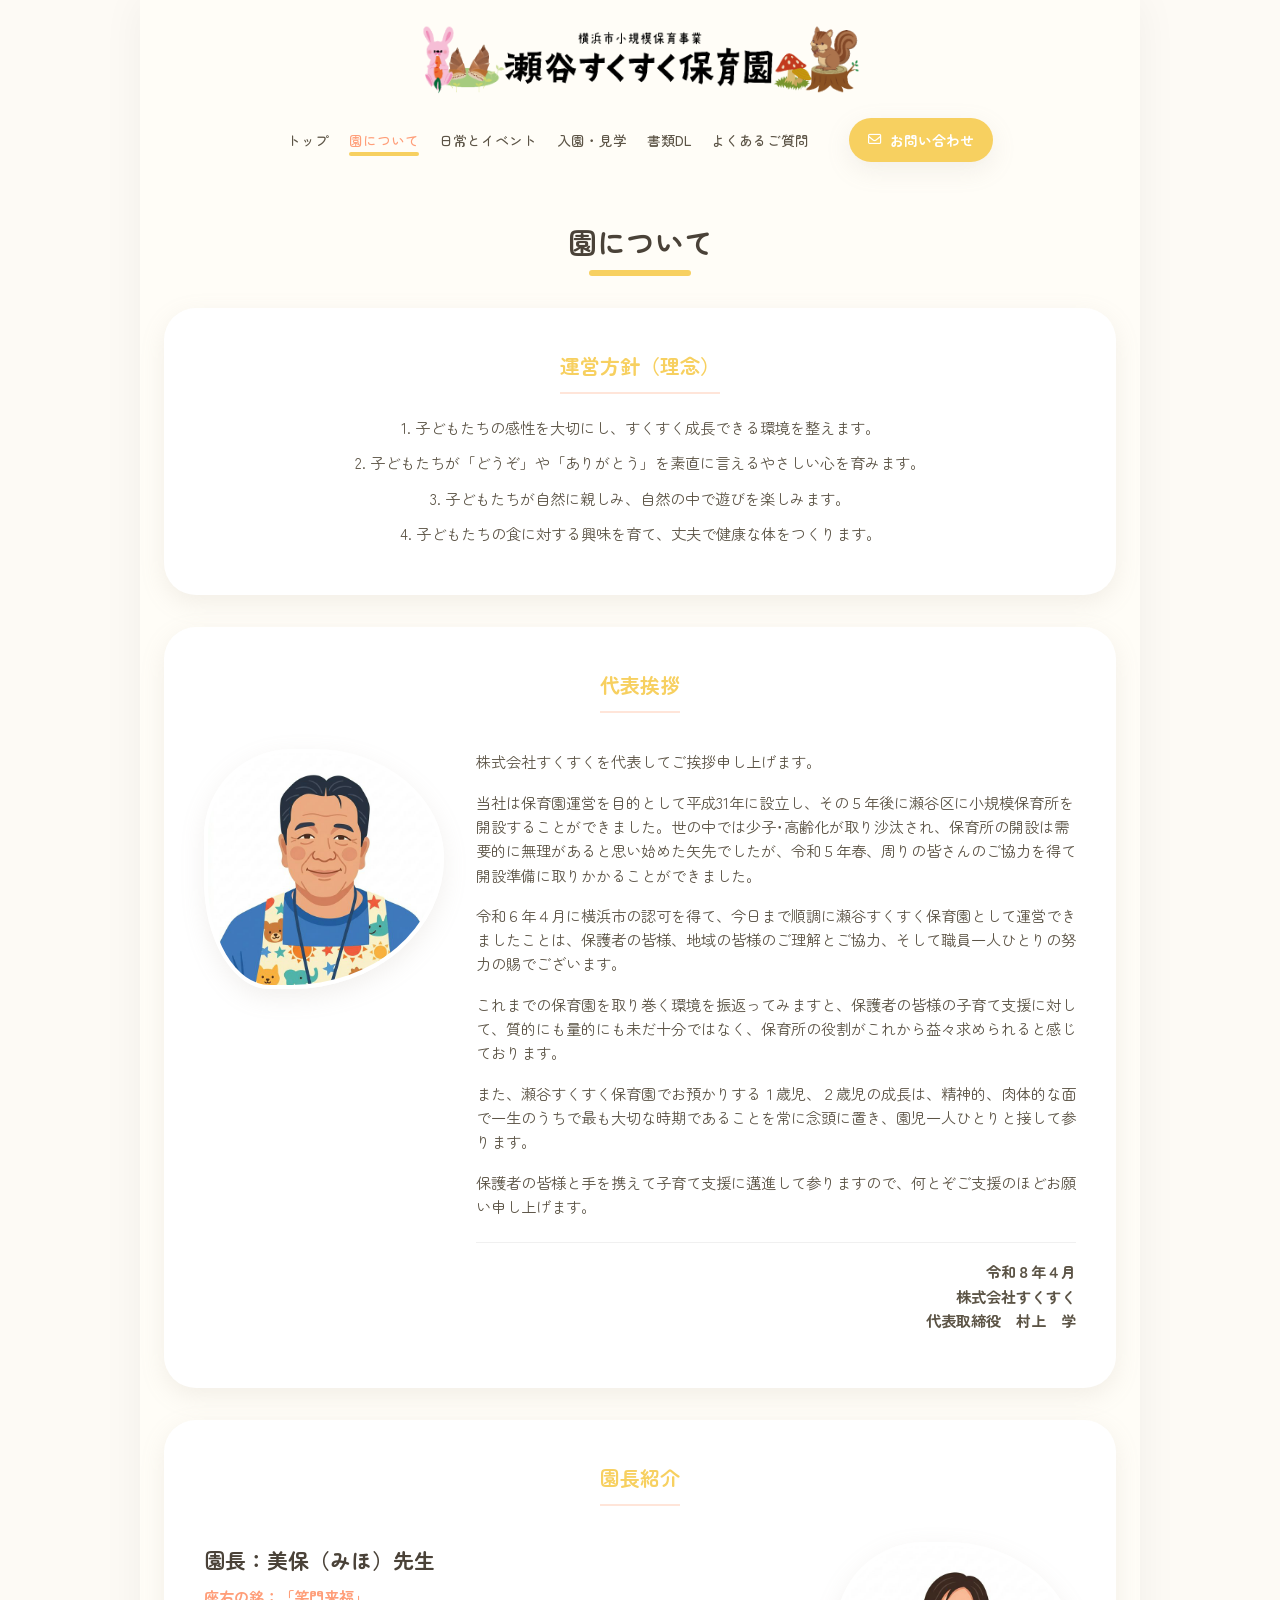
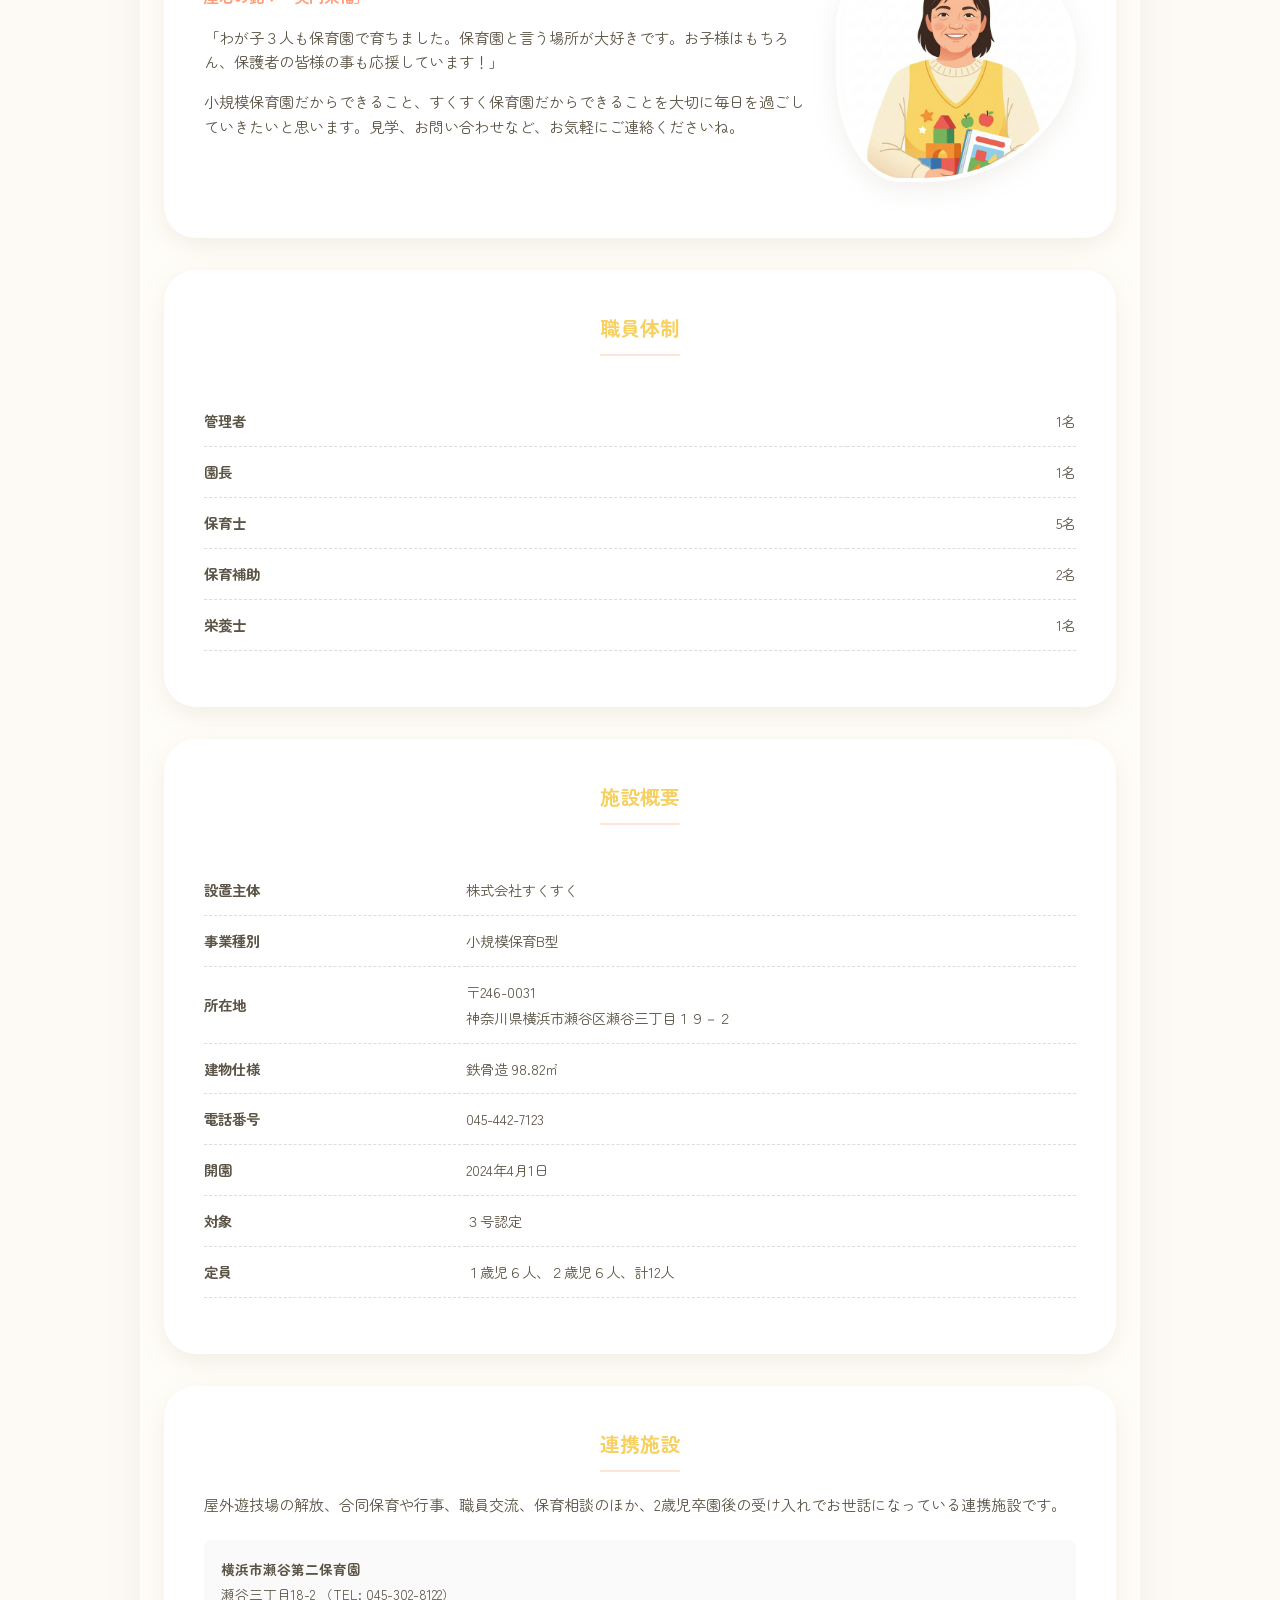
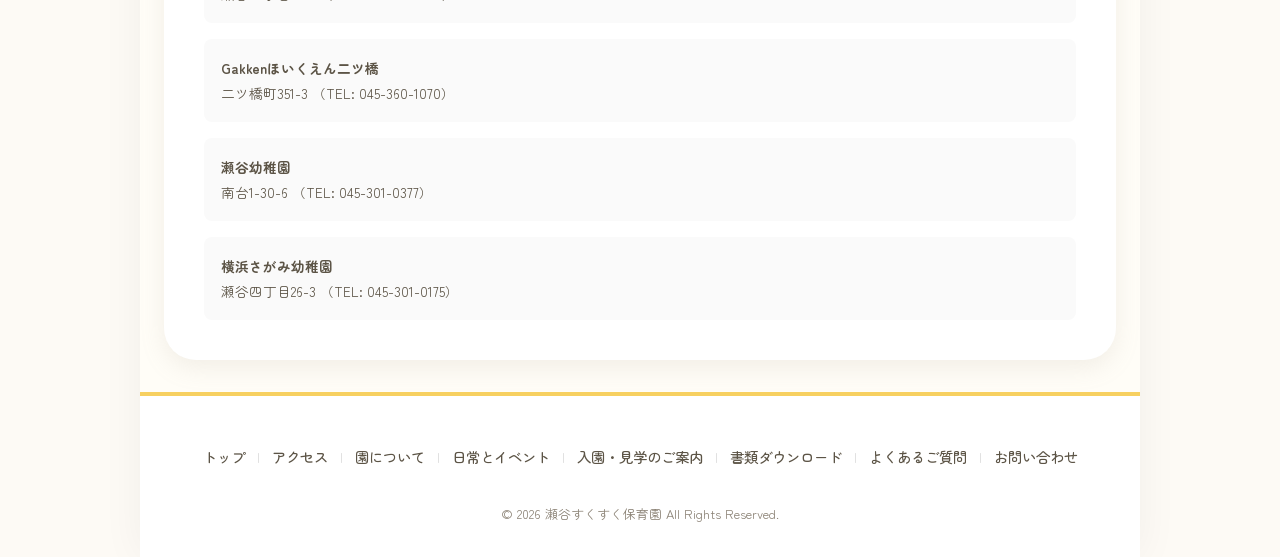
==== commit 714340b4: "職員体制の変更" ====
--- a/about.html
+++ b/about.html
@@ -120,20 +120,24 @@
         <h3 class="card-title mb-lg">職員体制</h3>
         <table class="info-table">
           <tr>
+            <th>管理者</th>
+            <td>1名</td>
+          </tr>
+          <tr>
             <th>園長</th>
             <td>1名</td>
           </tr>
           <tr>
             <th>保育士</th>
-            <td>4名</td>
+            <td>5名</td>
           </tr>
           <tr>
             <th>保育補助</th>
-            <td>3名</td>
-          </tr>
-          <tr>
-            <th>調理員</th>
             <td>2名</td>
+          </tr>
+          <tr>
+            <th>栄養士</th>
+            <td>1名</td>
           </tr>
         </table>
       </section>
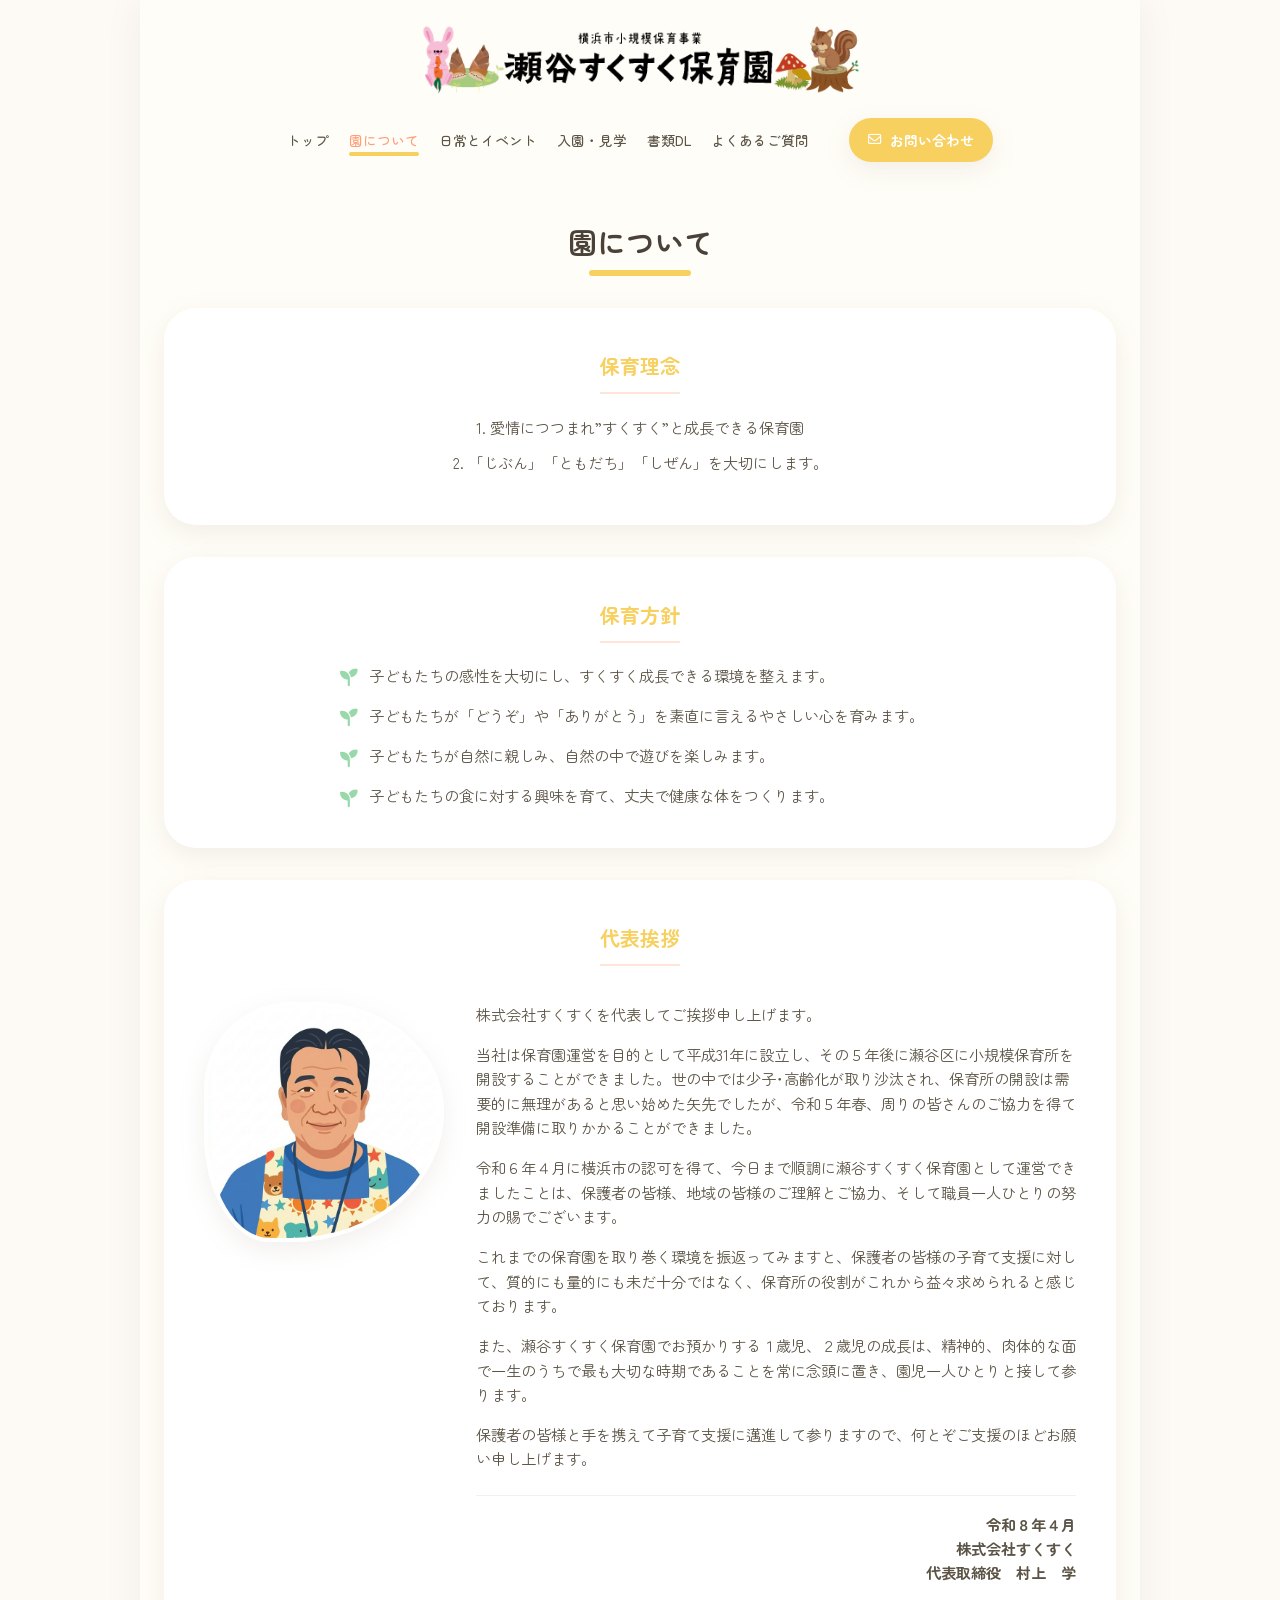
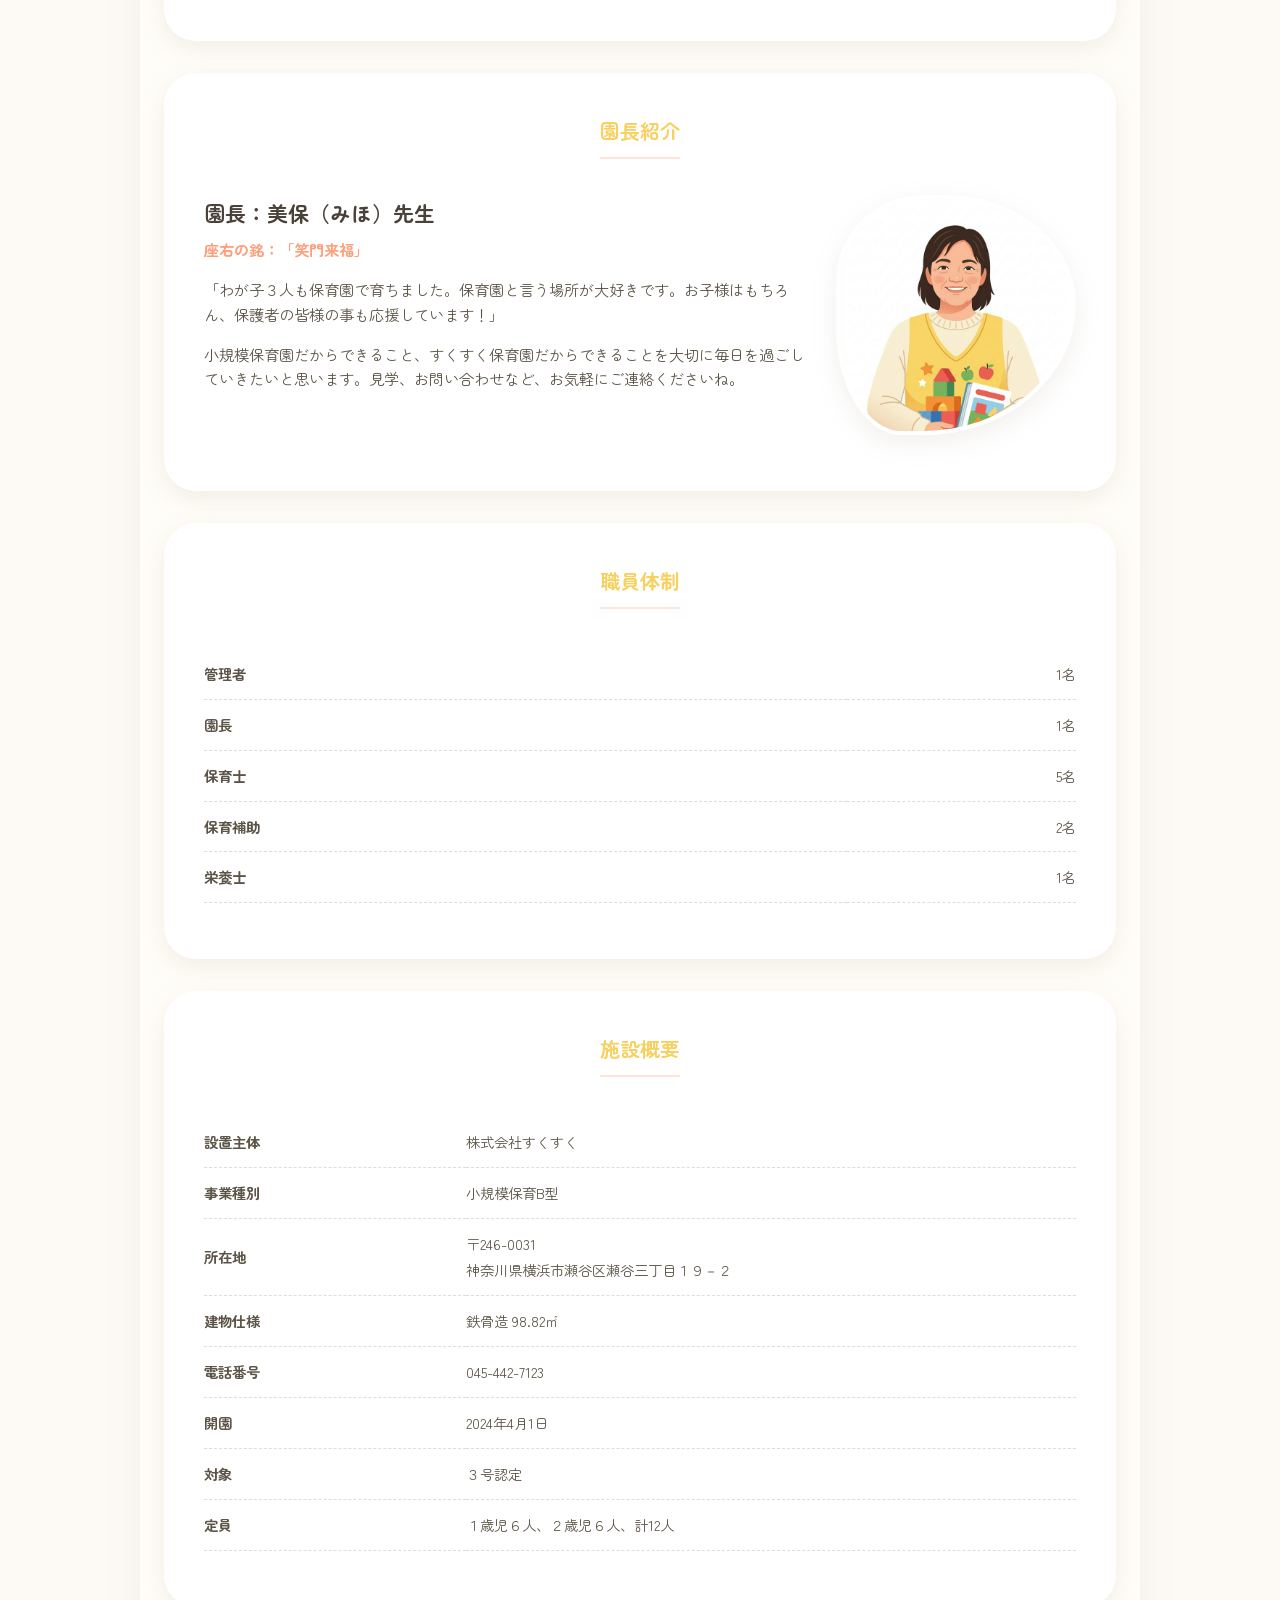
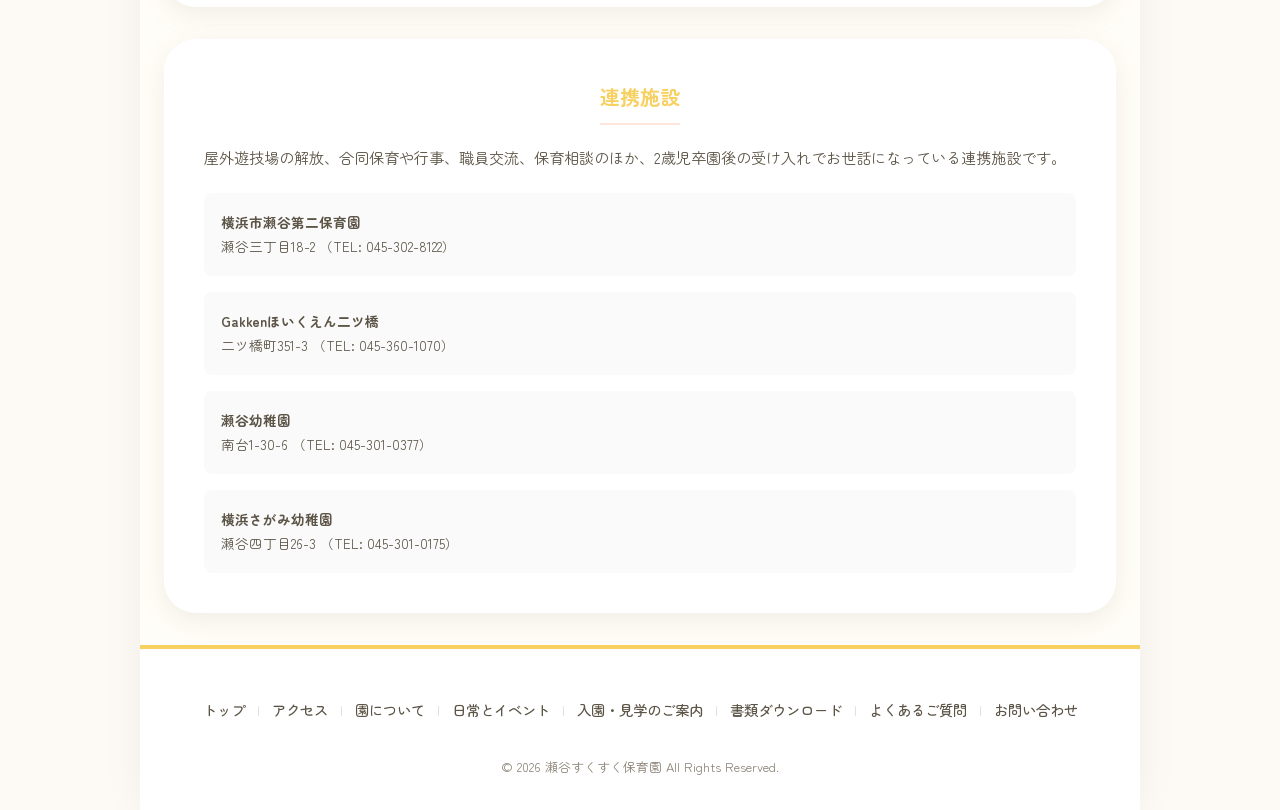
==== commit d4f605ae: "feat: 保育方針（policy）セクションのスタイルを追加" ====
--- a/about.html
+++ b/about.html
@@ -58,11 +58,17 @@
 
       <h2 class="section-title">園について</h2>
 
-
-      <!-- Philosophy Section (White BG) -->
       <section id="philosophy" class="card fade-in">
-        <h3 class="card-title">運営方針（理念）</h3>
+        <h3 class="card-title">保育理念</h3>
         <ul class="philosophy-list">
+          <li>愛情につつまれ”すくすく”と成長できる保育園</li>
+          <li>「じぶん」「ともだち」「しぜん」を大切にします。</li>
+        </ul>
+      </section>
+
+      <section id="policy" class="card fade-in">
+        <h3 class="card-title">保育方針</h3>
+        <ul class="policy-list">
           <li>子どもたちの感性を大切にし、すくすく成長できる環境を整えます。</li>
           <li>子どもたちが「どうぞ」や「ありがとう」を素直に言えるやさしい心を育みます。</li>
           <li>子どもたちが自然に親しみ、自然の中で遊びを楽しみます。</li>
@@ -70,7 +76,6 @@
         </ul>
       </section>
 
-      <!-- Philosophy Section (White BG) -->
       <section id="greeting" class="card fade-in">
         <h3 class="card-title">代表挨拶</h3>
         <div class="profile-flex">
--- a/css/styles.css
+++ b/css/styles.css
@@ -707,6 +707,37 @@
   margin-bottom: 0.5rem;
 }
 
+.policy-list {
+  list-style: none;
+  padding: 0;
+  margin: 0 auto;
+  max-width: 600px;
+}
+
+.policy-list li {
+  position: relative;
+  padding-left: 1.8rem;
+  margin-bottom: 1rem;
+  font-size: 0.95rem;
+  line-height: 1.6;
+  text-align: left;
+}
+
+.policy-list li:last-child {
+  margin-bottom: 0;
+}
+
+.policy-list li::before {
+  content: '\f4d8'; /* Font Awesome seedling icon */
+  font-family: 'Font Awesome 6 Free';
+  font-weight: 900;
+  position: absolute;
+  left: 0;
+  top: 0.1rem;
+  color: var(--secondary-color);
+  font-size: 1.1rem;
+}
+
 .info-table {
   width: 100%;
   font-size: 0.9rem;
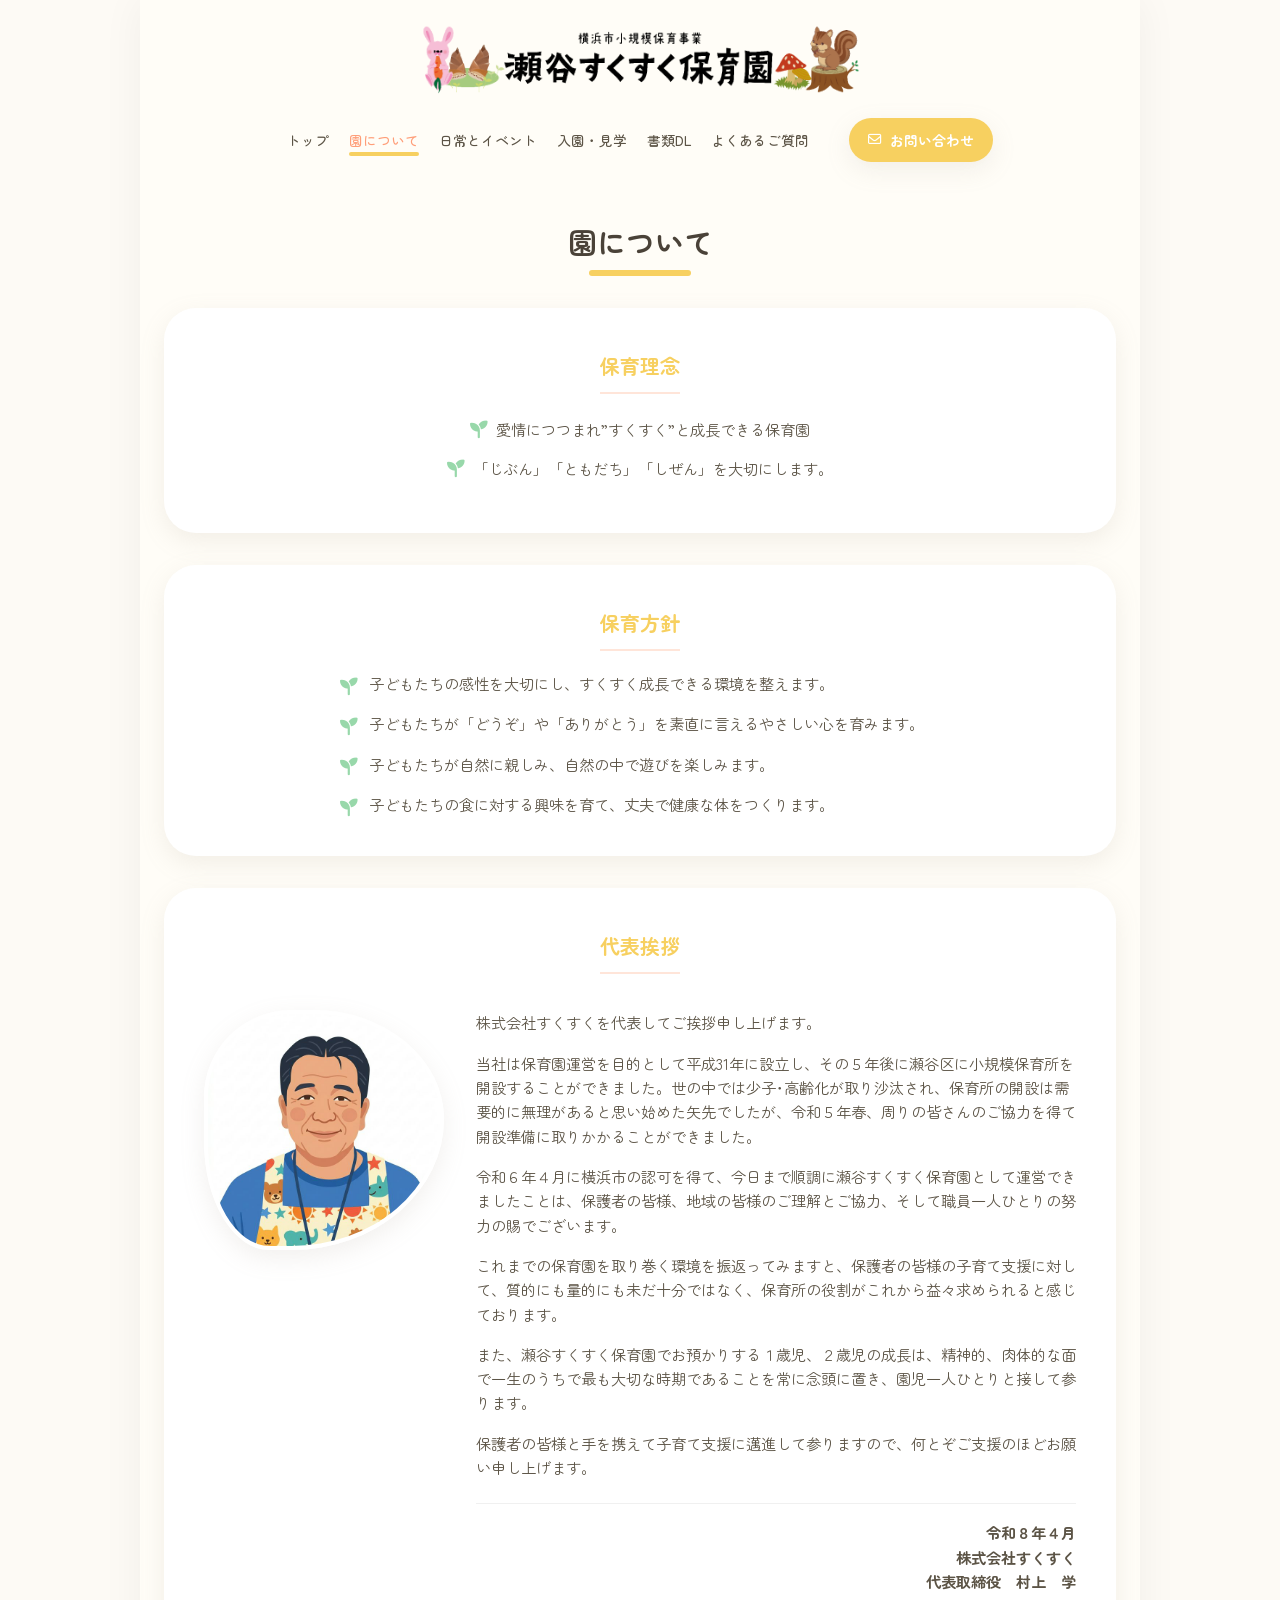
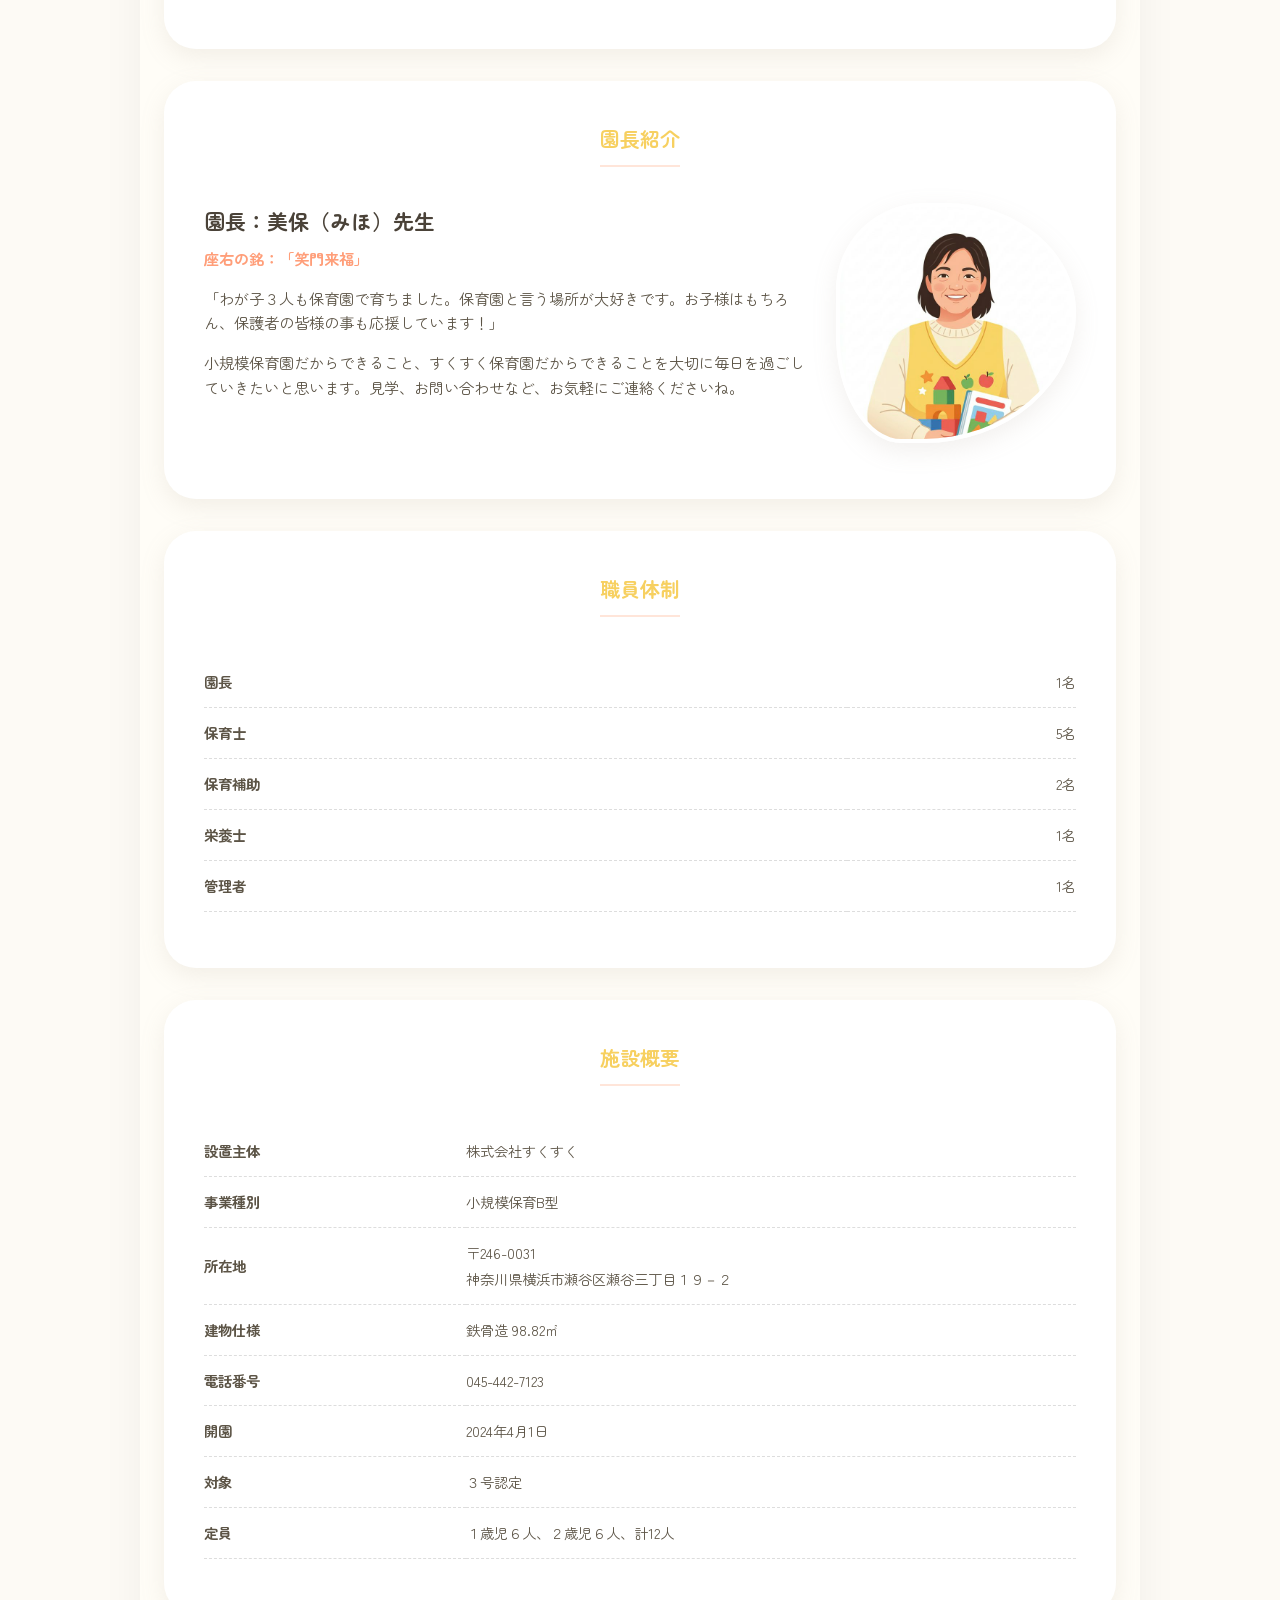
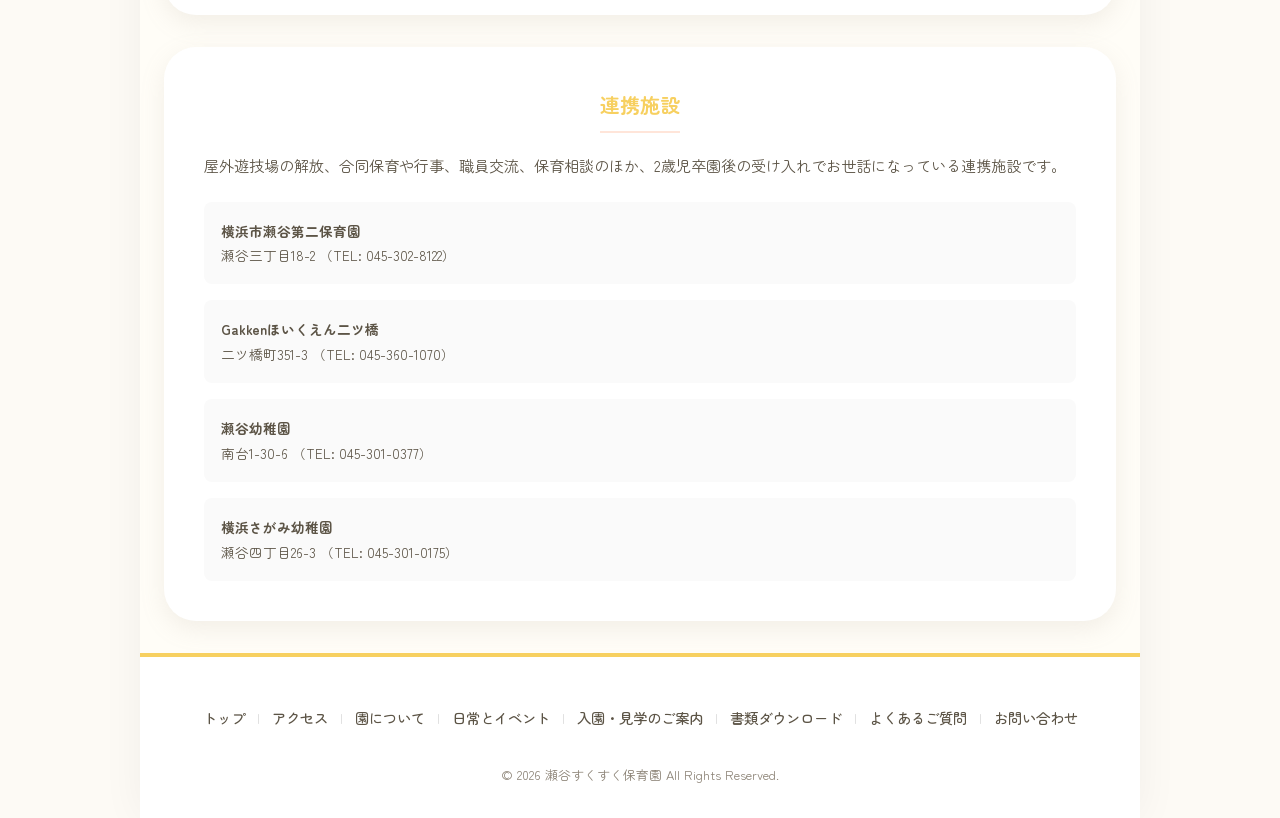
==== commit 858c0d6f: "refactor: 保育理念を双葉マークに変更し、表の表示順を調整" ====
--- a/about.html
+++ b/about.html
@@ -125,10 +125,6 @@
         <h3 class="card-title mb-lg">職員体制</h3>
         <table class="info-table">
           <tr>
-            <th>管理者</th>
-            <td>1名</td>
-          </tr>
-          <tr>
             <th>園長</th>
             <td>1名</td>
           </tr>
@@ -142,6 +138,10 @@
           </tr>
           <tr>
             <th>栄養士</th>
+            <td>1名</td>
+          </tr>
+          <tr>
+            <th>管理者</th>
             <td>1名</td>
           </tr>
         </table>
--- a/css/styles.css
+++ b/css/styles.css
@@ -698,13 +698,22 @@
   color: var(--text-main);
   margin: 0 auto;
   padding: 0;
-  list-style-type: decimal;
-  list-style-position: inside;
+  list-style: none;
   text-align: center;
 }
 
 .philosophy-list li {
   margin-bottom: 0.5rem;
+  position: relative;
+}
+
+.philosophy-list li::before {
+  content: '\f4d8'; /* Font Awesome seedling icon */
+  font-family: 'Font Awesome 6 Free';
+  font-weight: 900;
+  color: var(--secondary-color);
+  margin-right: 0.5rem;
+  font-size: 1.1rem;
 }
 
 .policy-list {
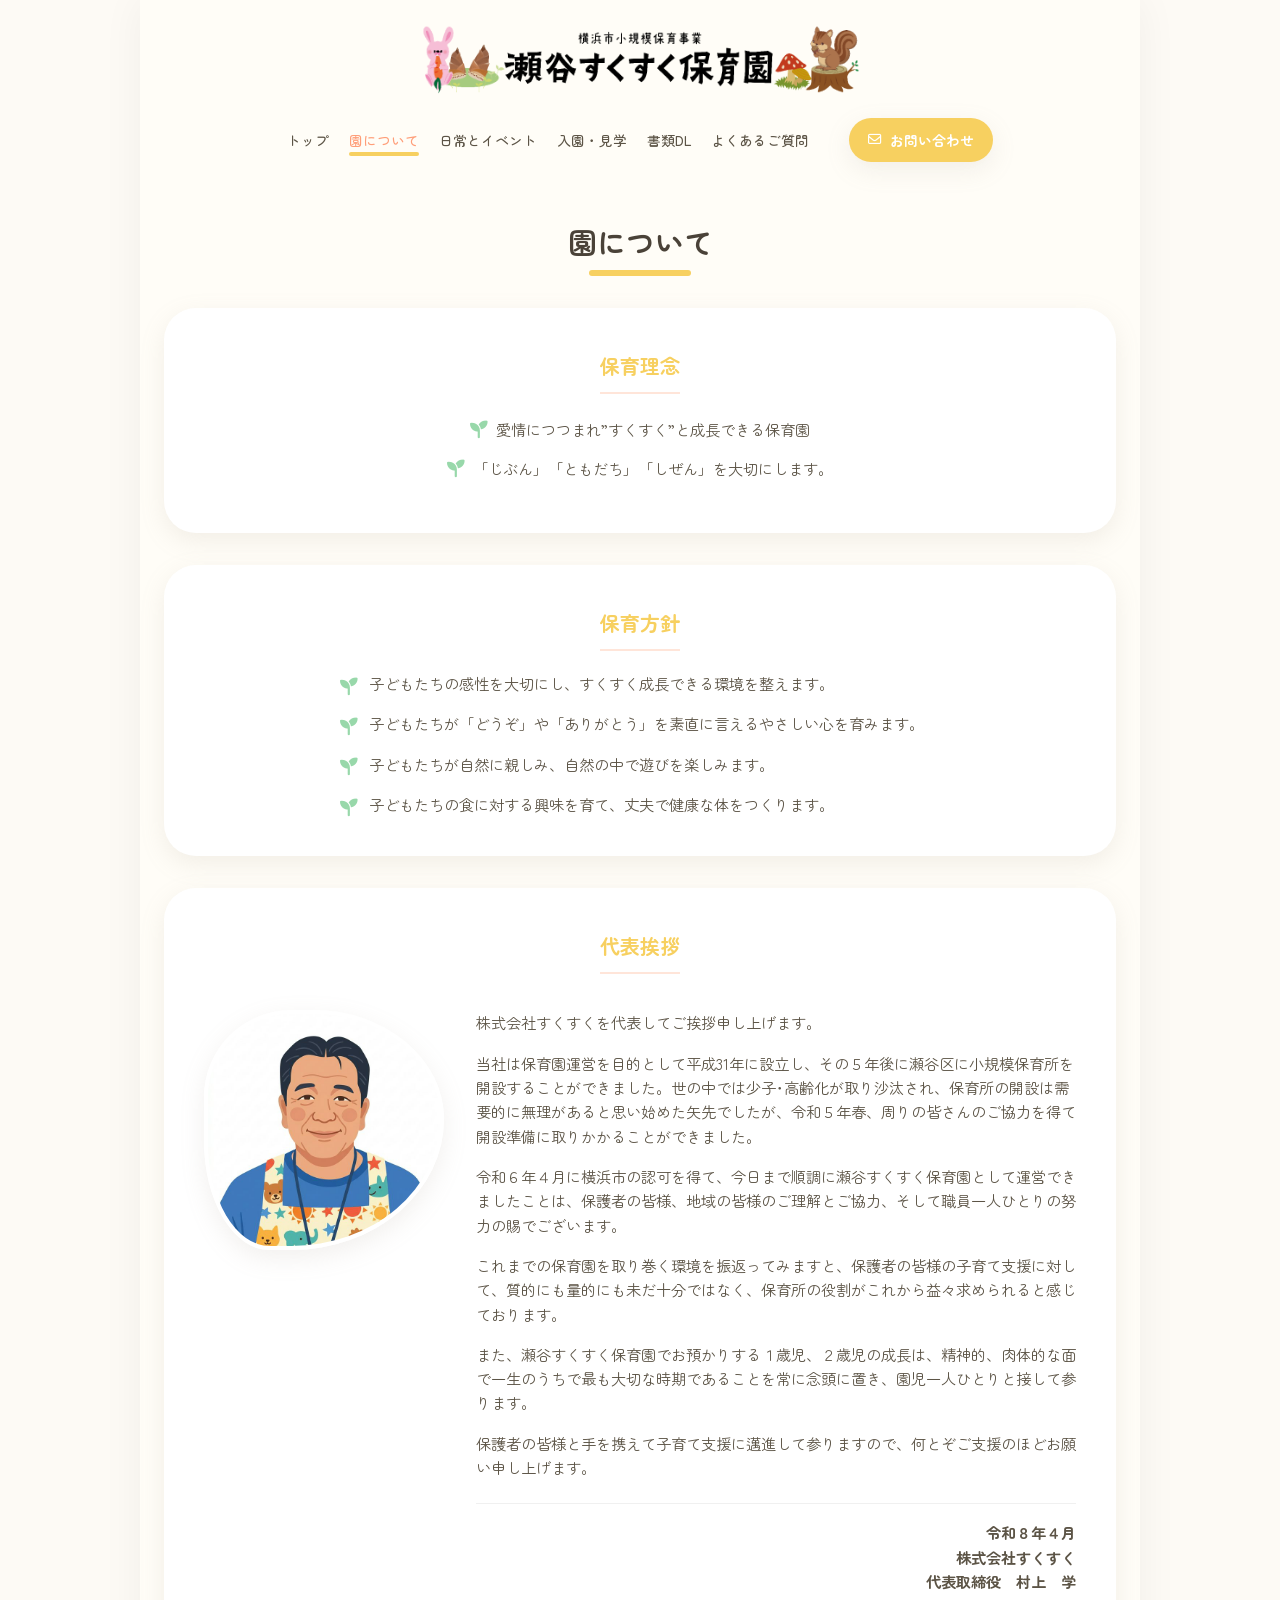
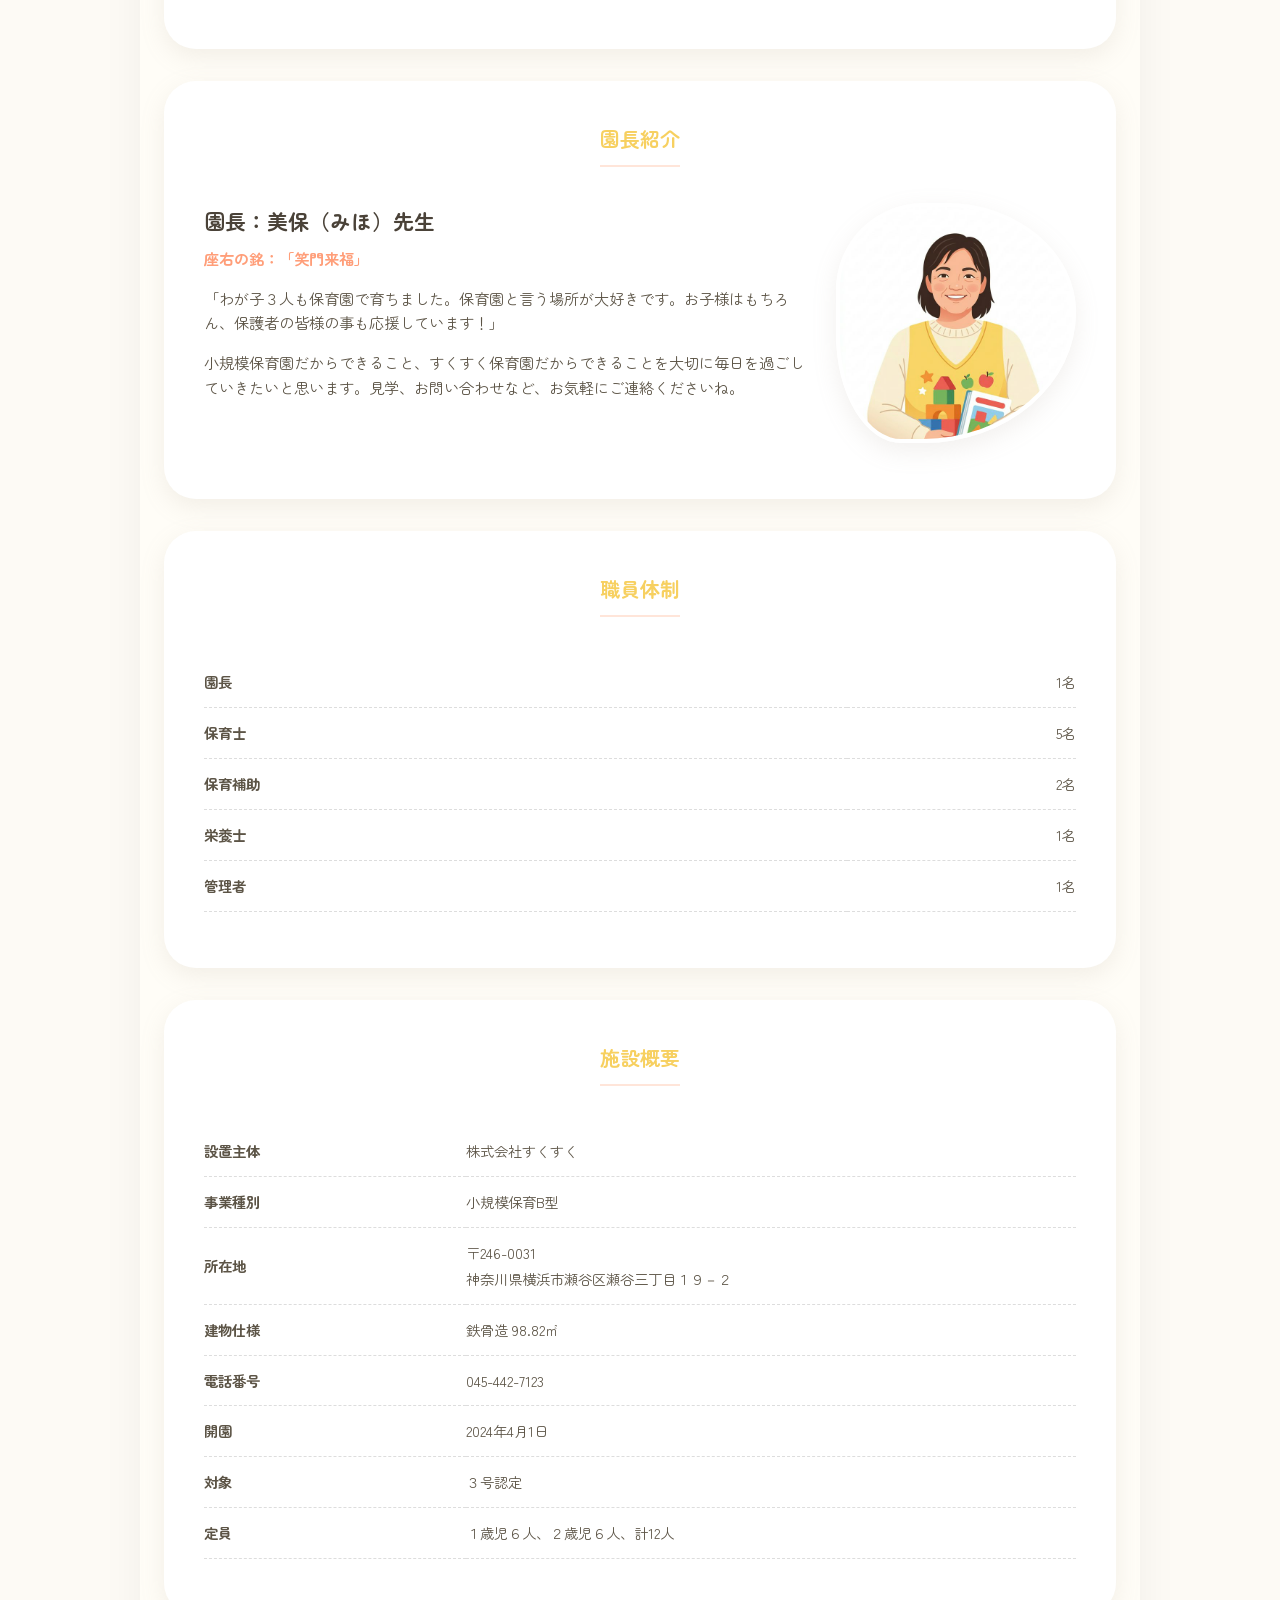
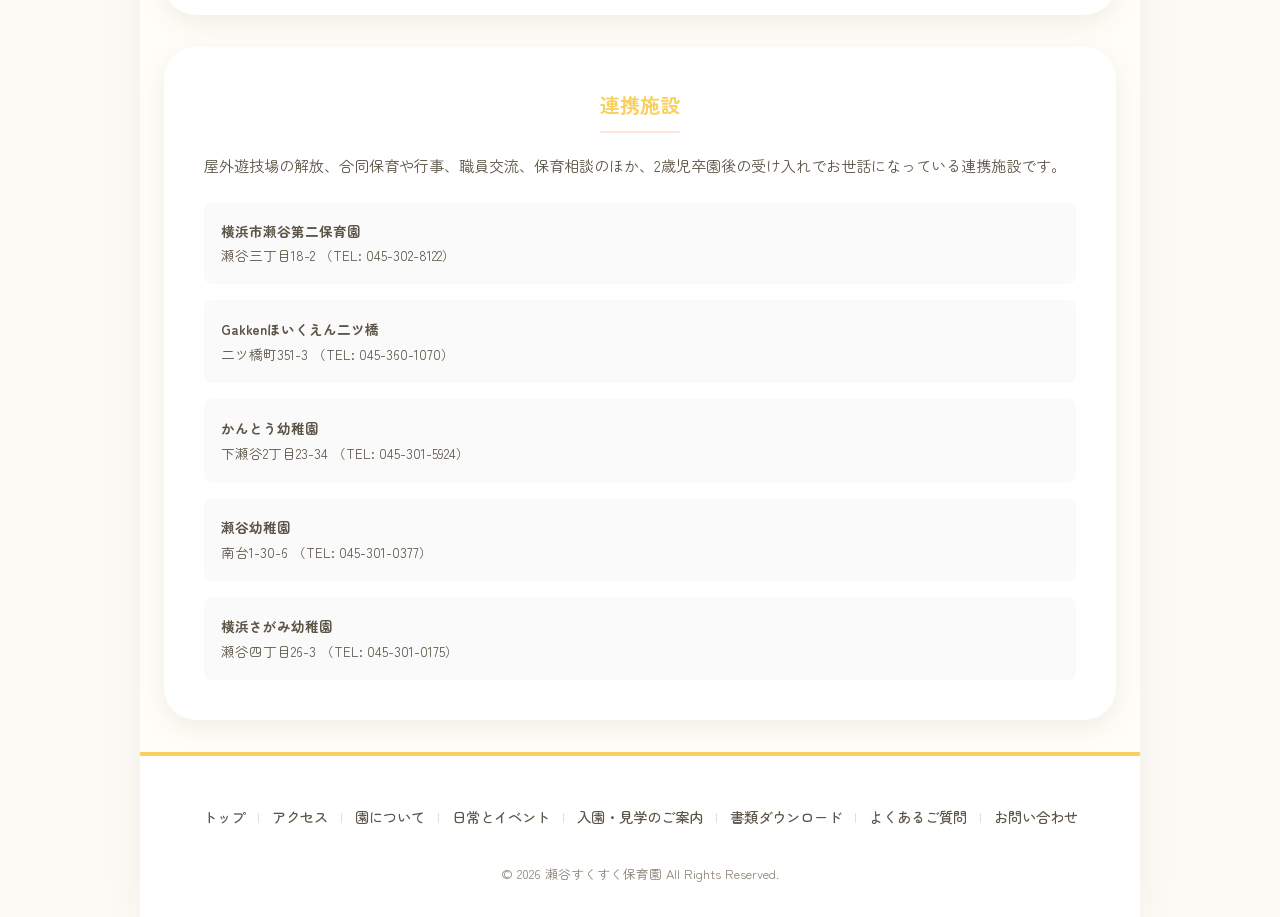
==== commit 0b04cfed: "feat: 連携施設にかんとう幼稚園を追加 園についてページの一覧へ、既存カードと同じ表記で追加する。  Co-authored-by: Toru Murakami <mrkm.toru@gmail." ====
--- a/about.html
+++ b/about.html
@@ -204,6 +204,11 @@
         </div>
 
         <div class="associated-card">
+          <strong>かんとう幼稚園</strong><br>
+          下瀬谷2丁目23-34 （TEL: <a href="tel:045-301-5924">045-301-5924</a>）
+        </div>
+
+        <div class="associated-card">
           <strong>瀬谷幼稚園</strong><br>
           南台1-30-6 （TEL: <a href="tel:045-301-0377">045-301-0377</a>）
         </div>
--- a/css/styles.css
+++ b/css/styles.css
@@ -1024,6 +1024,31 @@
   background-color: #fff;
 }
 
+.form-group[hidden] {
+  display: none;
+}
+
+.child-age-row {
+  display: flex;
+  align-items: center;
+  gap: 0.5rem;
+}
+
+.form-group .child-age-row input {
+  width: 8rem;
+}
+
+.child-age-unit {
+  font-weight: bold;
+  font-size: 0.95rem;
+}
+
+.form-hint {
+  margin: 0.4rem 0 0;
+  font-size: 0.8rem;
+  color: var(--text-light);
+}
+
 /* Download List Styles */
 .download-list {
   list-style: none;
